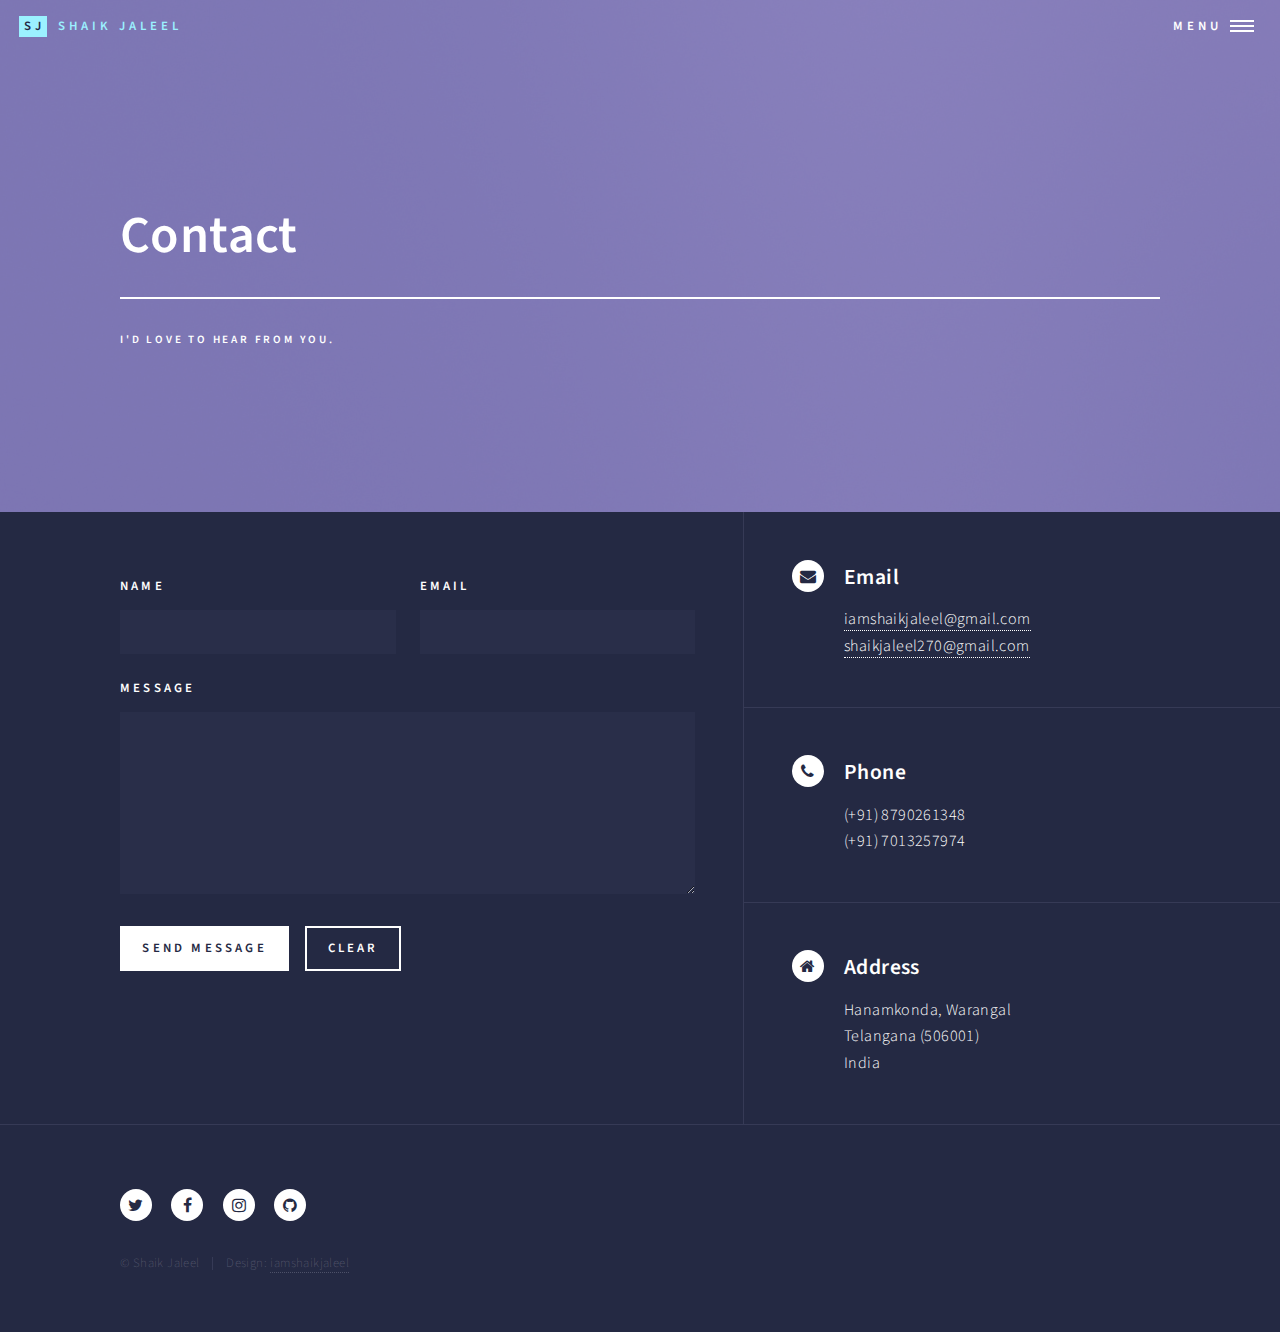
==== contact.html @ 070bdd53 "Here Comes the Beauty" ====
<!DOCTYPE HTML>
<!--
	Forty by HTML5 UP
	html5up.net | @ajlkn
	Free for personal and commercial use under the CCA 3.0 license (html5up.net/license)
-->
<html>
	<head>
		<title>Contact - Shaik Jaleel</title>
		<meta charset="utf-8" />
		<meta name="viewport" content="width=device-width, initial-scale=1, user-scalable=no" />
		<link rel="stylesheet" href="assets/css/main.css" />
		<noscript><link rel="stylesheet" href="assets/css/noscript.css" /></noscript>
	</head>
	<body class="is-preload">

		<!-- Wrapper -->
			<div id="wrapper">

				<!-- Header -->
					<header id="header" class="alt">
						<a href="home.html" class="logo"><strong> SJ </strong> <span>Shaik Jaleel</span></a>
						<nav>
							<a href="#menu">Menu</a>
						</nav>
					</header>

				<!-- Menu -->
					<nav id="menu">
						<ul class="links">
							<li><a href="home.html">Home</a></li>
							<li><a href="resume.html">Resume</a></li>
							<li><a href="portfolio.html">Portfolio</a></li>
							<li><a href="projects.html">Projects</a></li>
							<li><a href="services.html">Services</a></li>
							<li><a href="contact.html">Contact</a></li>
							
							
						</ul>
					</nav>

				<!-- Banner -->
				<!-- Note: The "styleN" class below should match that of the header element. -->
					<section id="banner" class="style2">
						<div class="inner">
							<span class="image">
								<img src="images/pic07.jpg" alt="" />
							</span>
							<header class="major">
								<h1>Contact</h1>
							</header>
							<div class="content">
								<p id="content">I'd Love To Hear From You.</p>
							</div>
						</div>
					</section>

				<!-- Contact -->
					<section id="contact">
						<div class="inner">
							<section>
								<form method="post" action="#">
									<div class="fields">
										<div class="field half">
											<label for="name">Name</label>
											<input type="text" name="name" id="name" />
										</div>
										<div class="field half">
											<label for="email">Email</label>
											<input type="text" name="email" id="email" />
										</div>
										<div class="field">
											<label for="message">Message</label>
											<textarea name="message" id="message" rows="6"></textarea>
										</div>
									</div>
									<ul class="actions">
										<li><input type="submit" value="Send Message" class="primary" /></li>
										<li><input type="reset" value="Clear" /></li>
									</ul>
								</form>
							</section>
							<section class="split">
								<section>
									<div class="contact-method">
										<span class="icon alt fa-envelope"></span>
										<h3>Email</h3>
										<a href="#">iamshaikjaleel@gmail.com</a>
										<a href="#">shaikjaleel270@gmail.com</a>
									</div>
								</section>
								<section>
									<div class="contact-method">
										<span class="icon alt fa-phone"></span>
										<h3>Phone</h3>
										<span>(+91) 8790261348</span><br />
										<span>(+91) 7013257974</span>
										
									</div>
								</section>
								<section>
									<div class="contact-method">
										<span class="icon alt fa-home"></span>
										<h3>Address</h3>
										<span>Hanamkonda, Warangal<br />
										Telangana (506001)<br />
										India</span>
									</div>
								</section>
							</section>
						</div>
					</section>

				<!-- Footer -->
					<footer id="footer">
						<div class="inner">
							<ul class="icons">
								<li><a href="https://twitter.com/iamshaikjaleel" class="icon alt fa-twitter"><span class="label">Twitter</span></a></li>
								<li><a href="https://facebook.com/iamsjz" class="icon alt fa-facebook"><span class="label">Facebook</span></a></li>
								<li><a href="https://instagram.com/iamshaikjaleel" class="icon alt fa-instagram"><span class="label">Instagram</span></a></li>
								<li><a href="https://github.com/iamsj7" class="icon alt fa-github"><span class="label">GitHub</span></a></li>
							</ul>
							<ul class="copyright">
								<li>&copy; Shaik Jaleel</li><li>Design: <a href="https://github.com/iamsj7">iamshaikjaleel</a></li>
							</ul>
						</div>
					</footer>

			</div>

		<!-- Scripts -->
			<script src="assets/js/jquery.min.js"></script>
			<script src="assets/js/jquery.scrolly.min.js"></script>
			<script src="assets/js/jquery.scrollex.min.js"></script>
			<script src="assets/js/browser.min.js"></script>
			<script src="assets/js/breakpoints.min.js"></script>
			<script src="assets/js/util.js"></script>
			<script src="assets/js/main.js"></script>

	</body>
</html>
---- assets/css/main.css ----
@import url(font-awesome.min.css);
@import url("https://fonts.googleapis.com/css?family=Source+Sans+Pro:300,300italic,600,600italic");

/*
	Forty by HTML5 UP
	html5up.net | @ajlkn
	Free for personal and commercial use under the CCA 3.0 license (html5up.net/license)
*/

html, body, div, span, applet, object,
iframe, h1, h2, h3, h4, h5, h6, p, blockquote,
pre, a, abbr, acronym, address, big, cite,
code, del, dfn, em, img, ins, kbd, q, s, samp,
small, strike, strong, sub, sup, tt, var, b,
u, i, center, dl, dt, dd, ol, ul, li, fieldset,
form, label, legend, table, caption, tbody,
tfoot, thead, tr, th, td, article, aside,
canvas, details, embed, figure, figcaption,
footer, header, hgroup, menu, nav, output, ruby,
section, summary, time, mark, audio, video {
	margin: 0;
	padding: 0;
	border: 0;
	font-size: 100%;
	font: inherit;
	vertical-align: baseline;}

article, aside, details, figcaption, figure,
footer, header, hgroup, menu, nav, section {
	display: block;}

body {
	line-height: 1;
}

ol, ul {
	list-style: none;
}

blockquote, q {
	quotes: none;
}

	blockquote:before, blockquote:after, q:before, q:after {
		content: '';
		content: none;
	}

table {
	border-collapse: collapse;
	border-spacing: 0;
}

body {
	-webkit-text-size-adjust: none;
}

mark {
	background-color: transparent;
	color: inherit;
}

input::-moz-focus-inner {
	border: 0;
	padding: 0;
}

input, select, textarea {
	-moz-appearance: none;
	-webkit-appearance: none;
	-ms-appearance: none;
	appearance: none;
}

/* Basic */

	@-ms-viewport {
		width: device-width;
	}

	body {
		-ms-overflow-style: scrollbar;
	}

	@media screen and (max-width: 480px) {

		html, body {
			min-width: 320px;
		}

	}

	html {
		box-sizing: border-box;
	}

	*, *:before, *:after {
		box-sizing: inherit;
	}

	body {
		background: #242943;
	}

		body.is-preload *, body.is-preload *:before, body.is-preload *:after {
			-moz-animation: none !important;
			-webkit-animation: none !important;
			-ms-animation: none !important;
			animation: none !important;
			-moz-transition: none !important;
			-webkit-transition: none !important;
			-ms-transition: none !important;
			transition: none !important;
		}

/* Type */

	body, input, select, textarea {
		color: #ffffff;
		font-family: "Source Sans Pro", Helvetica, sans-serif;
		font-size: 17pt;
		font-weight: 300;
		letter-spacing: 0.025em;
		line-height: 1.65;
	}

		@media screen and (max-width: 1680px) {

			body, input, select, textarea {
				font-size: 14pt;
			}

		}

		@media screen and (max-width: 1280px) {

			body, input, select, textarea {
				font-size: 12pt;
			}

		}

		@media screen and (max-width: 360px) {

			body, input, select, textarea {
				font-size: 11pt;
			}

		}

	a {
		-moz-transition: color 0.2s ease-in-out, border-bottom-color 0.2s ease-in-out;
		-webkit-transition: color 0.2s ease-in-out, border-bottom-color 0.2s ease-in-out;
		-ms-transition: color 0.2s ease-in-out, border-bottom-color 0.2s ease-in-out;
		transition: color 0.2s ease-in-out, border-bottom-color 0.2s ease-in-out;
		border-bottom: dotted 1px;
		color: inherit;
		text-decoration: none;
	}

		a:hover {
			border-bottom-color: transparent;
			color: #9bf1ff !important;
		}

		a:active {
			color: #53e3fb !important;
		}

	strong, b {
		color: #ffffff;
		font-weight: 600;
	}

	em, i {
		font-style: italic;
	}

	p {
		margin: 0 0 2em 0;
	}

	h1, h2, h3, h4, h5, h6 {
		color: #ffffff;
		font-weight: 600;
		line-height: 1.65;
		margin: 0 0 1em 0;
	}

		h1 a, h2 a, h3 a, h4 a, h5 a, h6 a {
			color: inherit;
			border-bottom: 0;
		}

	h1 {
		font-size: 2.5em;
	}

	h2 {
		font-size: 1.75em;
	}

	h3 {
		font-size: 1.35em;
	}

	h4 {
		font-size: 1.1em;
	}

	h5 {
		font-size: 0.9em;
	}

	h6 {
		font-size: 0.7em;
	}

	@media screen and (max-width: 736px) {

		h1 {
			font-size: 2em;
		}

		h2 {
			font-size: 1.5em;
		}

		h3 {
			font-size: 1.25em;
		}

	}

	sub {
		font-size: 0.8em;
		position: relative;
		top: 0.5em;
	}

	sup {
		font-size: 0.8em;
		position: relative;
		top: -0.5em;
	}

	blockquote {
		border-left: solid 4px rgba(212, 212, 255, 0.1);
		font-style: italic;
		margin: 0 0 2em 0;
		padding: 0.5em 0 0.5em 2em;
	}

	code {
		background: rgba(212, 212, 255, 0.035);
		font-family: "Courier New", monospace;
		font-size: 0.9em;
		margin: 0 0.25em;
		padding: 0.25em 0.65em;
	}

	pre {
		-webkit-overflow-scrolling: touch;
		font-family: "Courier New", monospace;
		font-size: 0.9em;
		margin: 0 0 2em 0;
	}

		pre code {
			display: block;
			line-height: 1.75;
			padding: 1em 1.5em;
			overflow-x: auto;
		}

	hr {
		border: 0;
		border-bottom: solid 1px rgba(212, 212, 255, 0.1);
		margin: 2em 0;
	}

		hr.major {
			margin: 3em 0;
		}

	.align-left {
		text-align: left;
	}

	.align-center {
		text-align: center;
	}

	.align-right {
		text-align: right;
	}

	
/**
 * skillbars - (_skillbars.scss)
 * -------------------------------------------------------------------
 */
.skill-bars {
	list-style: none;
	margin: 6rem 0 3rem;
}
.skill-bars li {
	height: .6rem;
	background: #FFFFFF;
	width: 100%;
	margin-bottom: 6rem;
	padding: 0;
	position: relative;
}
.skill-bars li strong {
	position: absolute;
	left: 0;
	top: -3rem;
	font-family: "Courier New", monospace;
	color: #FFFFFF;
	text-transform: uppercase;
	letter-spacing: .2rem;
	font-size: 1.5rem;
	line-height: 2.4rem;
}
.skill-bars li .progress {
	background: #81DAF5;
	position: relative;
	height: 100%;
}
.skill-bars li .progress span {
	position: absolute;
	right: 0;
	top: -3.6rem;
	display: block;
	font-family: "poppins-regular", sans-serif;
	color: #81DAF5
	;
	font-size: 1.1rem;
	line-height: 1;
	background: #FFFFFF;
	padding: .6rem .6rem;
	border-radius: 3px;
}
.skill-bars li .progress span::after {
	position: absolute;
	left: 50%;
	bottom: -5px;
	margin-left: -5px;
	border-right: 5px solid transparent;
	border-left: 5px solid transparent;
	border-top: 5px solid #313131;
	content: "";
}

.skill-bars li .percent5   { width: 5%; }
.skill-bars li .percent10  { width: 10%; }
.skill-bars li .percent15  { width: 15%; }
.skill-bars li .percent20  { width: 20%; }
.skill-bars li .percent25  { width: 25%; }
.skill-bars li .percent30  { width: 30%; }
.skill-bars li .percent35  { width: 35%; }
.skill-bars li .percent40  { width: 40%; }
.skill-bars li .percent45  { width: 45%; }
.skill-bars li .percent50  { width: 50%; }
.skill-bars li .percent55  { width: 55%; }
.skill-bars li .percent60  { width: 60%; }
.skill-bars li .percent65  { width: 65%; }
.skill-bars li .percent70  { width: 70%; }
.skill-bars li .percent75  { width: 75%; }
.skill-bars li .percent80  { width: 80%; }
.skill-bars li .percent85  { width: 85%; }
.skill-bars li .percent90  { width: 90%; }
.skill-bars li .percent95  { width: 95%; }
.skill-bars li .percent100 { width: 100%; }	

/* Row */

	.row {
		display: flex;
		flex-wrap: wrap;
		box-sizing: border-box;
		align-items: stretch;
	}

		.row > * {
			box-sizing: border-box;
		}

		.row.gtr-uniform > * > :last-child {
			margin-bottom: 0;
		}

		.row.aln-left {
			justify-content: flex-start;
		}

		.row.aln-center {
			justify-content: center;
		}

		.row.aln-right {
			justify-content: flex-end;
		}

		.row.aln-top {
			align-items: flex-start;
		}

		.row.aln-middle {
			align-items: center;
		}

		.row.aln-bottom {
			align-items: flex-end;
		}

		.row > .imp {
			order: -1;
		}

		.row > .col-1 {
			width: 8.3333333333%;
		}

		.row > .off-1 {
			margin-left: 8.3333333333%;
		}

		.row > .col-2 {
			width: 16.6666666667%;
		}

		.row > .off-2 {
			margin-left: 16.6666666667%;
		}

		.row > .col-3 {
			width: 25%;
		}

		.row > .off-3 {
			margin-left: 25%;
		}

		.row > .col-4 {
			width: 33.3333333333%;
		}

		.row > .off-4 {
			margin-left: 33.3333333333%;
		}

		.row > .col-5 {
			width: 41.6666666667%;
		}

		.row > .off-5 {
			margin-left: 41.6666666667%;
		}

		.row > .col-6 {
			width: 50%;
		}

		.row > .off-6 {
			margin-left: 50%;
		}

		.row > .col-7 {
			width: 58.3333333333%;
		}

		.row > .off-7 {
			margin-left: 58.3333333333%;
		}

		.row > .col-8 {
			width: 66.6666666667%;
		}

		.row > .off-8 {
			margin-left: 66.6666666667%;
		}

		.row > .col-9 {
			width: 75%;
		}

		.row > .off-9 {
			margin-left: 75%;
		}

		.row > .col-10 {
			width: 83.3333333333%;
		}

		.row > .off-10 {
			margin-left: 83.3333333333%;
		}

		.row > .col-11 {
			width: 91.6666666667%;
		}

		.row > .off-11 {
			margin-left: 91.6666666667%;
		}

		.row > .col-12 {
			width: 100%;
		}

		.row > .off-12 {
			margin-left: 100%;
		}

		.row.gtr-0 {
			margin-top: 0;
			margin-left: 0em;
		}

			.row.gtr-0 > * {
				padding: 0 0 0 0em;
			}

			.row.gtr-0.gtr-uniform {
				margin-top: 0em;
			}

				.row.gtr-0.gtr-uniform > * {
					padding-top: 0em;
				}

		.row.gtr-25 {
			margin-top: 0;
			margin-left: -0.5em;
		}

			.row.gtr-25 > * {
				padding: 0 0 0 0.5em;
			}

			.row.gtr-25.gtr-uniform {
				margin-top: -0.5em;
			}

				.row.gtr-25.gtr-uniform > * {
					padding-top: 0.5em;
				}

		.row.gtr-50 {
			margin-top: 0;
			margin-left: -1em;
		}

			.row.gtr-50 > * {
				padding: 0 0 0 1em;
			}

			.row.gtr-50.gtr-uniform {
				margin-top: -1em;
			}

				.row.gtr-50.gtr-uniform > * {
					padding-top: 1em;
				}

		.row {
			margin-top: 0;
			margin-left: -2em;
		}

			.row > * {
				padding: 0 0 0 2em;
			}

			.row.gtr-uniform {
				margin-top: -2em;
			}

				.row.gtr-uniform > * {
					padding-top: 2em;
				}

		.row.gtr-150 {
			margin-top: 0;
			margin-left: -3em;
		}

			.row.gtr-150 > * {
				padding: 0 0 0 3em;
			}

			.row.gtr-150.gtr-uniform {
				margin-top: -3em;
			}

				.row.gtr-150.gtr-uniform > * {
					padding-top: 3em;
				}

		.row.gtr-200 {
			margin-top: 0;
			margin-left: -4em;
		}

			.row.gtr-200 > * {
				padding: 0 0 0 4em;
			}

			.row.gtr-200.gtr-uniform {
				margin-top: -4em;
			}

				.row.gtr-200.gtr-uniform > * {
					padding-top: 4em;
				}

		@media screen and (max-width: 1680px) {

			.row {
				display: flex;
				flex-wrap: wrap;
				box-sizing: border-box;
				align-items: stretch;
			}

				.row > * {
					box-sizing: border-box;
				}

				.row.gtr-uniform > * > :last-child {
					margin-bottom: 0;
				}

				.row.aln-left {
					justify-content: flex-start;
				}

				.row.aln-center {
					justify-content: center;
				}

				.row.aln-right {
					justify-content: flex-end;
				}

				.row.aln-top {
					align-items: flex-start;
				}

				.row.aln-middle {
					align-items: center;
				}

				.row.aln-bottom {
					align-items: flex-end;
				}

				.row > .imp-xlarge {
					order: -1;
				}

				.row > .col-1-xlarge {
					width: 8.3333333333%;
				}

				.row > .off-1-xlarge {
					margin-left: 8.3333333333%;
				}

				.row > .col-2-xlarge {
					width: 16.6666666667%;
				}

				.row > .off-2-xlarge {
					margin-left: 16.6666666667%;
				}

				.row > .col-3-xlarge {
					width: 25%;
				}

				.row > .off-3-xlarge {
					margin-left: 25%;
				}

				.row > .col-4-xlarge {
					width: 33.3333333333%;
				}

				.row > .off-4-xlarge {
					margin-left: 33.3333333333%;
				}

				.row > .col-5-xlarge {
					width: 41.6666666667%;
				}

				.row > .off-5-xlarge {
					margin-left: 41.6666666667%;
				}

				.row > .col-6-xlarge {
					width: 50%;
				}

				.row > .off-6-xlarge {
					margin-left: 50%;
				}

				.row > .col-7-xlarge {
					width: 58.3333333333%;
				}

				.row > .off-7-xlarge {
					margin-left: 58.3333333333%;
				}

				.row > .col-8-xlarge {
					width: 66.6666666667%;
				}

				.row > .off-8-xlarge {
					margin-left: 66.6666666667%;
				}

				.row > .col-9-xlarge {
					width: 75%;
				}

				.row > .off-9-xlarge {
					margin-left: 75%;
				}

				.row > .col-10-xlarge {
					width: 83.3333333333%;
				}

				.row > .off-10-xlarge {
					margin-left: 83.3333333333%;
				}

				.row > .col-11-xlarge {
					width: 91.6666666667%;
				}

				.row > .off-11-xlarge {
					margin-left: 91.6666666667%;
				}

				.row > .col-12-xlarge {
					width: 100%;
				}

				.row > .off-12-xlarge {
					margin-left: 100%;
				}

				.row.gtr-0 {
					margin-top: 0;
					margin-left: 0em;
				}

					.row.gtr-0 > * {
						padding: 0 0 0 0em;
					}

					.row.gtr-0.gtr-uniform {
						margin-top: 0em;
					}

						.row.gtr-0.gtr-uniform > * {
							padding-top: 0em;
						}

				.row.gtr-25 {
					margin-top: 0;
					margin-left: -0.5em;
				}

					.row.gtr-25 > * {
						padding: 0 0 0 0.5em;
					}

					.row.gtr-25.gtr-uniform {
						margin-top: -0.5em;
					}

						.row.gtr-25.gtr-uniform > * {
							padding-top: 0.5em;
						}

				.row.gtr-50 {
					margin-top: 0;
					margin-left: -1em;
				}

					.row.gtr-50 > * {
						padding: 0 0 0 1em;
					}

					.row.gtr-50.gtr-uniform {
						margin-top: -1em;
					}

						.row.gtr-50.gtr-uniform > * {
							padding-top: 1em;
						}

				.row {
					margin-top: 0;
					margin-left: -2em;
				}

					.row > * {
						padding: 0 0 0 2em;
					}

					.row.gtr-uniform {
						margin-top: -2em;
					}

						.row.gtr-uniform > * {
							padding-top: 2em;
						}

				.row.gtr-150 {
					margin-top: 0;
					margin-left: -3em;
				}

					.row.gtr-150 > * {
						padding: 0 0 0 3em;
					}

					.row.gtr-150.gtr-uniform {
						margin-top: -3em;
					}

						.row.gtr-150.gtr-uniform > * {
							padding-top: 3em;
						}

				.row.gtr-200 {
					margin-top: 0;
					margin-left: -4em;
				}

					.row.gtr-200 > * {
						padding: 0 0 0 4em;
					}

					.row.gtr-200.gtr-uniform {
						margin-top: -4em;
					}

						.row.gtr-200.gtr-uniform > * {
							padding-top: 4em;
						}

		}

		@media screen and (max-width: 1280px) {

			.row {
				display: flex;
				flex-wrap: wrap;
				box-sizing: border-box;
				align-items: stretch;
			}

				.row > * {
					box-sizing: border-box;
				}

				.row.gtr-uniform > * > :last-child {
					margin-bottom: 0;
				}

				.row.aln-left {
					justify-content: flex-start;
				}

				.row.aln-center {
					justify-content: center;
				}

				.row.aln-right {
					justify-content: flex-end;
				}

				.row.aln-top {
					align-items: flex-start;
				}

				.row.aln-middle {
					align-items: center;
				}

				.row.aln-bottom {
					align-items: flex-end;
				}

				.row > .imp-large {
					order: -1;
				}

				.row > .col-1-large {
					width: 8.3333333333%;
				}

				.row > .off-1-large {
					margin-left: 8.3333333333%;
				}

				.row > .col-2-large {
					width: 16.6666666667%;
				}

				.row > .off-2-large {
					margin-left: 16.6666666667%;
				}

				.row > .col-3-large {
					width: 25%;
				}

				.row > .off-3-large {
					margin-left: 25%;
				}

				.row > .col-4-large {
					width: 33.3333333333%;
				}

				.row > .off-4-large {
					margin-left: 33.3333333333%;
				}

				.row > .col-5-large {
					width: 41.6666666667%;
				}

				.row > .off-5-large {
					margin-left: 41.6666666667%;
				}

				.row > .col-6-large {
					width: 50%;
				}

				.row > .off-6-large {
					margin-left: 50%;
				}

				.row > .col-7-large {
					width: 58.3333333333%;
				}

				.row > .off-7-large {
					margin-left: 58.3333333333%;
				}

				.row > .col-8-large {
					width: 66.6666666667%;
				}

				.row > .off-8-large {
					margin-left: 66.6666666667%;
				}

				.row > .col-9-large {
					width: 75%;
				}

				.row > .off-9-large {
					margin-left: 75%;
				}

				.row > .col-10-large {
					width: 83.3333333333%;
				}

				.row > .off-10-large {
					margin-left: 83.3333333333%;
				}

				.row > .col-11-large {
					width: 91.6666666667%;
				}

				.row > .off-11-large {
					margin-left: 91.6666666667%;
				}

				.row > .col-12-large {
					width: 100%;
				}

				.row > .off-12-large {
					margin-left: 100%;
				}

				.row.gtr-0 {
					margin-top: 0;
					margin-left: 0em;
				}

					.row.gtr-0 > * {
						padding: 0 0 0 0em;
					}

					.row.gtr-0.gtr-uniform {
						margin-top: 0em;
					}

						.row.gtr-0.gtr-uniform > * {
							padding-top: 0em;
						}

				.row.gtr-25 {
					margin-top: 0;
					margin-left: -0.375em;
				}

					.row.gtr-25 > * {
						padding: 0 0 0 0.375em;
					}

					.row.gtr-25.gtr-uniform {
						margin-top: -0.375em;
					}

						.row.gtr-25.gtr-uniform > * {
							padding-top: 0.375em;
						}

				.row.gtr-50 {
					margin-top: 0;
					margin-left: -0.75em;
				}

					.row.gtr-50 > * {
						padding: 0 0 0 0.75em;
					}

					.row.gtr-50.gtr-uniform {
						margin-top: -0.75em;
					}

						.row.gtr-50.gtr-uniform > * {
							padding-top: 0.75em;
						}

				.row {
					margin-top: 0;
					margin-left: -1.5em;
				}

					.row > * {
						padding: 0 0 0 1.5em;
					}

					.row.gtr-uniform {
						margin-top: -1.5em;
					}

						.row.gtr-uniform > * {
							padding-top: 1.5em;
						}

				.row.gtr-150 {
					margin-top: 0;
					margin-left: -2.25em;
				}

					.row.gtr-150 > * {
						padding: 0 0 0 2.25em;
					}

					.row.gtr-150.gtr-uniform {
						margin-top: -2.25em;
					}

						.row.gtr-150.gtr-uniform > * {
							padding-top: 2.25em;
						}

				.row.gtr-200 {
					margin-top: 0;
					margin-left: -3em;
				}

					.row.gtr-200 > * {
						padding: 0 0 0 3em;
					}

					.row.gtr-200.gtr-uniform {
						margin-top: -3em;
					}

						.row.gtr-200.gtr-uniform > * {
							padding-top: 3em;
						}

		}

		@media screen and (max-width: 980px) {

			.row {
				display: flex;
				flex-wrap: wrap;
				box-sizing: border-box;
				align-items: stretch;
			}

				.row > * {
					box-sizing: border-box;
				}

				.row.gtr-uniform > * > :last-child {
					margin-bottom: 0;
				}

				.row.aln-left {
					justify-content: flex-start;
				}

				.row.aln-center {
					justify-content: center;
				}

				.row.aln-right {
					justify-content: flex-end;
				}

				.row.aln-top {
					align-items: flex-start;
				}

				.row.aln-middle {
					align-items: center;
				}

				.row.aln-bottom {
					align-items: flex-end;
				}

				.row > .imp-medium {
					order: -1;
				}

				.row > .col-1-medium {
					width: 8.3333333333%;
				}

				.row > .off-1-medium {
					margin-left: 8.3333333333%;
				}

				.row > .col-2-medium {
					width: 16.6666666667%;
				}

				.row > .off-2-medium {
					margin-left: 16.6666666667%;
				}

				.row > .col-3-medium {
					width: 25%;
				}

				.row > .off-3-medium {
					margin-left: 25%;
				}

				.row > .col-4-medium {
					width: 33.3333333333%;
				}

				.row > .off-4-medium {
					margin-left: 33.3333333333%;
				}

				.row > .col-5-medium {
					width: 41.6666666667%;
				}

				.row > .off-5-medium {
					margin-left: 41.6666666667%;
				}

				.row > .col-6-medium {
					width: 50%;
				}

				.row > .off-6-medium {
					margin-left: 50%;
				}

				.row > .col-7-medium {
					width: 58.3333333333%;
				}

				.row > .off-7-medium {
					margin-left: 58.3333333333%;
				}

				.row > .col-8-medium {
					width: 66.6666666667%;
				}

				.row > .off-8-medium {
					margin-left: 66.6666666667%;
				}

				.row > .col-9-medium {
					width: 75%;
				}

				.row > .off-9-medium {
					margin-left: 75%;
				}

				.row > .col-10-medium {
					width: 83.3333333333%;
				}

				.row > .off-10-medium {
					margin-left: 83.3333333333%;
				}

				.row > .col-11-medium {
					width: 91.6666666667%;
				}

				.row > .off-11-medium {
					margin-left: 91.6666666667%;
				}

				.row > .col-12-medium {
					width: 100%;
				}

				.row > .off-12-medium {
					margin-left: 100%;
				}

				.row.gtr-0 {
					margin-top: 0;
					margin-left: 0em;
				}

					.row.gtr-0 > * {
						padding: 0 0 0 0em;
					}

					.row.gtr-0.gtr-uniform {
						margin-top: 0em;
					}

						.row.gtr-0.gtr-uniform > * {
							padding-top: 0em;
						}

				.row.gtr-25 {
					margin-top: 0;
					margin-left: -0.375em;
				}

					.row.gtr-25 > * {
						padding: 0 0 0 0.375em;
					}

					.row.gtr-25.gtr-uniform {
						margin-top: -0.375em;
					}

						.row.gtr-25.gtr-uniform > * {
							padding-top: 0.375em;
						}

				.row.gtr-50 {
					margin-top: 0;
					margin-left: -0.75em;
				}

					.row.gtr-50 > * {
						padding: 0 0 0 0.75em;
					}

					.row.gtr-50.gtr-uniform {
						margin-top: -0.75em;
					}

						.row.gtr-50.gtr-uniform > * {
							padding-top: 0.75em;
						}

				.row {
					margin-top: 0;
					margin-left: -1.5em;
				}

					.row > * {
						padding: 0 0 0 1.5em;
					}

					.row.gtr-uniform {
						margin-top: -1.5em;
					}

						.row.gtr-uniform > * {
							padding-top: 1.5em;
						}

				.row.gtr-150 {
					margin-top: 0;
					margin-left: -2.25em;
				}

					.row.gtr-150 > * {
						padding: 0 0 0 2.25em;
					}

					.row.gtr-150.gtr-uniform {
						margin-top: -2.25em;
					}

						.row.gtr-150.gtr-uniform > * {
							padding-top: 2.25em;
						}

				.row.gtr-200 {
					margin-top: 0;
					margin-left: -3em;
				}

					.row.gtr-200 > * {
						padding: 0 0 0 3em;
					}

					.row.gtr-200.gtr-uniform {
						margin-top: -3em;
					}

						.row.gtr-200.gtr-uniform > * {
							padding-top: 3em;
						}

		}

		@media screen and (max-width: 736px) {

			.row {
				display: flex;
				flex-wrap: wrap;
				box-sizing: border-box;
				align-items: stretch;
			}

				.row > * {
					box-sizing: border-box;
				}

				.row.gtr-uniform > * > :last-child {
					margin-bottom: 0;
				}

				.row.aln-left {
					justify-content: flex-start;
				}

				.row.aln-center {
					justify-content: center;
				}

				.row.aln-right {
					justify-content: flex-end;
				}

				.row.aln-top {
					align-items: flex-start;
				}

				.row.aln-middle {
					align-items: center;
				}

				.row.aln-bottom {
					align-items: flex-end;
				}

				.row > .imp-small {
					order: -1;
				}

				.row > .col-1-small {
					width: 8.3333333333%;
				}

				.row > .off-1-small {
					margin-left: 8.3333333333%;
				}

				.row > .col-2-small {
					width: 16.6666666667%;
				}

				.row > .off-2-small {
					margin-left: 16.6666666667%;
				}

				.row > .col-3-small {
					width: 25%;
				}

				.row > .off-3-small {
					margin-left: 25%;
				}

				.row > .col-4-small {
					width: 33.3333333333%;
				}

				.row > .off-4-small {
					margin-left: 33.3333333333%;
				}

				.row > .col-5-small {
					width: 41.6666666667%;
				}

				.row > .off-5-small {
					margin-left: 41.6666666667%;
				}

				.row > .col-6-small {
					width: 50%;
				}

				.row > .off-6-small {
					margin-left: 50%;
				}

				.row > .col-7-small {
					width: 58.3333333333%;
				}

				.row > .off-7-small {
					margin-left: 58.3333333333%;
				}

				.row > .col-8-small {
					width: 66.6666666667%;
				}

				.row > .off-8-small {
					margin-left: 66.6666666667%;
				}

				.row > .col-9-small {
					width: 75%;
				}

				.row > .off-9-small {
					margin-left: 75%;
				}

				.row > .col-10-small {
					width: 83.3333333333%;
				}

				.row > .off-10-small {
					margin-left: 83.3333333333%;
				}

				.row > .col-11-small {
					width: 91.6666666667%;
				}

				.row > .off-11-small {
					margin-left: 91.6666666667%;
				}

				.row > .col-12-small {
					width: 100%;
				}

				.row > .off-12-small {
					margin-left: 100%;
				}

				.row.gtr-0 {
					margin-top: 0;
					margin-left: 0em;
				}

					.row.gtr-0 > * {
						padding: 0 0 0 0em;
					}

					.row.gtr-0.gtr-uniform {
						margin-top: 0em;
					}

						.row.gtr-0.gtr-uniform > * {
							padding-top: 0em;
						}

				.row.gtr-25 {
					margin-top: 0;
					margin-left: -0.3125em;
				}

					.row.gtr-25 > * {
						padding: 0 0 0 0.3125em;
					}

					.row.gtr-25.gtr-uniform {
						margin-top: -0.3125em;
					}

						.row.gtr-25.gtr-uniform > * {
							padding-top: 0.3125em;
						}

				.row.gtr-50 {
					margin-top: 0;
					margin-left: -0.625em;
				}

					.row.gtr-50 > * {
						padding: 0 0 0 0.625em;
					}

					.row.gtr-50.gtr-uniform {
						margin-top: -0.625em;
					}

						.row.gtr-50.gtr-uniform > * {
							padding-top: 0.625em;
						}

				.row {
					margin-top: 0;
					margin-left: -1.25em;
				}

					.row > * {
						padding: 0 0 0 1.25em;
					}

					.row.gtr-uniform {
						margin-top: -1.25em;
					}

						.row.gtr-uniform > * {
							padding-top: 1.25em;
						}

				.row.gtr-150 {
					margin-top: 0;
					margin-left: -1.875em;
				}

					.row.gtr-150 > * {
						padding: 0 0 0 1.875em;
					}

					.row.gtr-150.gtr-uniform {
						margin-top: -1.875em;
					}

						.row.gtr-150.gtr-uniform > * {
							padding-top: 1.875em;
						}

				.row.gtr-200 {
					margin-top: 0;
					margin-left: -2.5em;
				}

					.row.gtr-200 > * {
						padding: 0 0 0 2.5em;
					}

					.row.gtr-200.gtr-uniform {
						margin-top: -2.5em;
					}

						.row.gtr-200.gtr-uniform > * {
							padding-top: 2.5em;
						}

		}

		@media screen and (max-width: 480px) {

			.row {
				display: flex;
				flex-wrap: wrap;
				box-sizing: border-box;
				align-items: stretch;
			}

				.row > * {
					box-sizing: border-box;
				}

				.row.gtr-uniform > * > :last-child {
					margin-bottom: 0;
				}

				.row.aln-left {
					justify-content: flex-start;
				}

				.row.aln-center {
					justify-content: center;
				}

				.row.aln-right {
					justify-content: flex-end;
				}

				.row.aln-top {
					align-items: flex-start;
				}

				.row.aln-middle {
					align-items: center;
				}

				.row.aln-bottom {
					align-items: flex-end;
				}

				.row > .imp-xsmall {
					order: -1;
				}

				.row > .col-1-xsmall {
					width: 8.3333333333%;
				}

				.row > .off-1-xsmall {
					margin-left: 8.3333333333%;
				}

				.row > .col-2-xsmall {
					width: 16.6666666667%;
				}

				.row > .off-2-xsmall {
					margin-left: 16.6666666667%;
				}

				.row > .col-3-xsmall {
					width: 25%;
				}

				.row > .off-3-xsmall {
					margin-left: 25%;
				}

				.row > .col-4-xsmall {
					width: 33.3333333333%;
				}

				.row > .off-4-xsmall {
					margin-left: 33.3333333333%;
				}

				.row > .col-5-xsmall {
					width: 41.6666666667%;
				}

				.row > .off-5-xsmall {
					margin-left: 41.6666666667%;
				}

				.row > .col-6-xsmall {
					width: 50%;
				}

				.row > .off-6-xsmall {
					margin-left: 50%;
				}

				.row > .col-7-xsmall {
					width: 58.3333333333%;
				}

				.row > .off-7-xsmall {
					margin-left: 58.3333333333%;
				}

				.row > .col-8-xsmall {
					width: 66.6666666667%;
				}

				.row > .off-8-xsmall {
					margin-left: 66.6666666667%;
				}

				.row > .col-9-xsmall {
					width: 75%;
				}

				.row > .off-9-xsmall {
					margin-left: 75%;
				}

				.row > .col-10-xsmall {
					width: 83.3333333333%;
				}

				.row > .off-10-xsmall {
					margin-left: 83.3333333333%;
				}

				.row > .col-11-xsmall {
					width: 91.6666666667%;
				}

				.row > .off-11-xsmall {
					margin-left: 91.6666666667%;
				}

				.row > .col-12-xsmall {
					width: 100%;
				}

				.row > .off-12-xsmall {
					margin-left: 100%;
				}

				.row.gtr-0 {
					margin-top: 0;
					margin-left: 0em;
				}

					.row.gtr-0 > * {
						padding: 0 0 0 0em;
					}

					.row.gtr-0.gtr-uniform {
						margin-top: 0em;
					}

						.row.gtr-0.gtr-uniform > * {
							padding-top: 0em;
						}

				.row.gtr-25 {
					margin-top: 0;
					margin-left: -0.3125em;
				}

					.row.gtr-25 > * {
						padding: 0 0 0 0.3125em;
					}

					.row.gtr-25.gtr-uniform {
						margin-top: -0.3125em;
					}

						.row.gtr-25.gtr-uniform > * {
							padding-top: 0.3125em;
						}

				.row.gtr-50 {
					margin-top: 0;
					margin-left: -0.625em;
				}

					.row.gtr-50 > * {
						padding: 0 0 0 0.625em;
					}

					.row.gtr-50.gtr-uniform {
						margin-top: -0.625em;
					}

						.row.gtr-50.gtr-uniform > * {
							padding-top: 0.625em;
						}

				.row {
					margin-top: 0;
					margin-left: -1.25em;
				}

					.row > * {
						padding: 0 0 0 1.25em;
					}

					.row.gtr-uniform {
						margin-top: -1.25em;
					}

						.row.gtr-uniform > * {
							padding-top: 1.25em;
						}

				.row.gtr-150 {
					margin-top: 0;
					margin-left: -1.875em;
				}

					.row.gtr-150 > * {
						padding: 0 0 0 1.875em;
					}

					.row.gtr-150.gtr-uniform {
						margin-top: -1.875em;
					}

						.row.gtr-150.gtr-uniform > * {
							padding-top: 1.875em;
						}

				.row.gtr-200 {
					margin-top: 0;
					margin-left: -2.5em;
				}

					.row.gtr-200 > * {
						padding: 0 0 0 2.5em;
					}

					.row.gtr-200.gtr-uniform {
						margin-top: -2.5em;
					}

						.row.gtr-200.gtr-uniform > * {
							padding-top: 2.5em;
						}

		}

/* Section/Article */

	section.special, article.special {
		text-align: center;
	}

	header.major {
		width: -moz-max-content;
		width: -webkit-max-content;
		width: -ms-max-content;
		width: max-content;
		margin-bottom: 2em;
	}

		header.major > :first-child {
			margin-bottom: 0;
			width: calc(100% + 0.5em);
		}

			header.major > :first-child:after {
				content: '';
				background-color: #ffffff;
				display: block;
				height: 2px;
				margin: 0.325em 0 0.5em 0;
				width: 100%;
			}

		header.major > p {
			font-size: 0.7em;
			font-weight: 600;
			letter-spacing: 0.25em;
			margin-bottom: 0;
			text-transform: uppercase;
		}

		body.is-ie header.major > :first-child:after {
			max-width: 9em;
		}

		body.is-ie header.major > h1:after {
			max-width: 100% !important;
		}

	@media screen and (max-width: 736px) {

		header.major > p br {
			display: none;
		}

	}

/* Form */

	form {
		margin: 0 0 2em 0;
	}

		form > :last-child {
			margin-bottom: 0;
		}

		form > .fields {
			display: -moz-flex;
			display: -webkit-flex;
			display: -ms-flex;
			display: flex;
			-moz-flex-wrap: wrap;
			-webkit-flex-wrap: wrap;
			-ms-flex-wrap: wrap;
			flex-wrap: wrap;
			width: calc(100% + 3em);
			margin: -1.5em 0 2em -1.5em;
		}

			form > .fields > .field {
				-moz-flex-grow: 0;
				-webkit-flex-grow: 0;
				-ms-flex-grow: 0;
				flex-grow: 0;
				-moz-flex-shrink: 0;
				-webkit-flex-shrink: 0;
				-ms-flex-shrink: 0;
				flex-shrink: 0;
				padding: 1.5em 0 0 1.5em;
				width: calc(100% - 1.5em);
			}

				form > .fields > .field.half {
					width: calc(50% - 0.75em);
				}

				form > .fields > .field.third {
					width: calc(100%/3 - 0.5em);
				}

				form > .fields > .field.quarter {
					width: calc(25% - 0.375em);
				}

		@media screen and (max-width: 480px) {

			form > .fields {
				width: calc(100% + 3em);
				margin: -1.5em 0 2em -1.5em;
			}

				form > .fields > .field {
					padding: 1.5em 0 0 1.5em;
					width: calc(100% - 1.5em);
				}

					form > .fields > .field.half {
						width: calc(100% - 1.5em);
					}

					form > .fields > .field.third {
						width: calc(100% - 1.5em);
					}

					form > .fields > .field.quarter {
						width: calc(100% - 1.5em);
					}

		}

	label {
		color: #ffffff;
		display: block;
		font-size: 0.8em;
		font-weight: 600;
		letter-spacing: 0.25em;
		margin: 0 0 1em 0;
		text-transform: uppercase;
	}

	input[type="text"],
	input[type="password"],
	input[type="email"],
	input[type="tel"],
	input[type="search"],
	input[type="url"],
	select,
	textarea {
		-moz-appearance: none;
		-webkit-appearance: none;
		-ms-appearance: none;
		appearance: none;
		background: rgba(212, 212, 255, 0.035);
		border: none;
		border-radius: 0;
		color: inherit;
		display: block;
		outline: 0;
		padding: 0 1em;
		text-decoration: none;
		width: 100%;
	}

		input[type="text"]:invalid,
		input[type="password"]:invalid,
		input[type="email"]:invalid,
		input[type="tel"]:invalid,
		input[type="search"]:invalid,
		input[type="url"]:invalid,
		select:invalid,
		textarea:invalid {
			box-shadow: none;
		}

		input[type="text"]:focus,
		input[type="password"]:focus,
		input[type="email"]:focus,
		input[type="tel"]:focus,
		input[type="search"]:focus,
		input[type="url"]:focus,
		select:focus,
		textarea:focus {
			border-color: #9bf1ff;
			box-shadow: 0 0 0 2px #9bf1ff;
		}

	select {
		background-image: url("data:image/svg+xml;charset=utf8,%3Csvg xmlns='http://www.w3.org/2000/svg' width='40' height='40' preserveAspectRatio='none' viewBox='0 0 40 40'%3E%3Cpath d='M9.4,12.3l10.4,10.4l10.4-10.4c0.2-0.2,0.5-0.4,0.9-0.4c0.3,0,0.6,0.1,0.9,0.4l3.3,3.3c0.2,0.2,0.4,0.5,0.4,0.9 c0,0.4-0.1,0.6-0.4,0.9L20.7,31.9c-0.2,0.2-0.5,0.4-0.9,0.4c-0.3,0-0.6-0.1-0.9-0.4L4.3,17.3c-0.2-0.2-0.4-0.5-0.4-0.9 c0-0.4,0.1-0.6,0.4-0.9l3.3-3.3c0.2-0.2,0.5-0.4,0.9-0.4S9.1,12.1,9.4,12.3z' fill='rgba(212, 212, 255, 0.1)' /%3E%3C/svg%3E");
		background-size: 1.25rem;
		background-repeat: no-repeat;
		background-position: calc(100% - 1rem) center;
		height: 2.75em;
		padding-right: 2.75em;
		text-overflow: ellipsis;
	}

		select option {
			color: #ffffff;
			background: #242943;
		}

		select:focus::-ms-value {
			background-color: transparent;
		}

		select::-ms-expand {
			display: none;
		}

	input[type="text"],
	input[type="password"],
	input[type="email"],
	input[type="tel"],
	input[type="search"],
	input[type="url"],
	select {
		height: 2.75em;
	}

	textarea {
		padding: 0.75em 1em;
	}

	input[type="checkbox"],
	input[type="radio"] {
		-moz-appearance: none;
		-webkit-appearance: none;
		-ms-appearance: none;
		appearance: none;
		display: block;
		float: left;
		margin-right: -2em;
		opacity: 0;
		width: 1em;
		z-index: -1;
	}

		input[type="checkbox"] + label,
		input[type="radio"] + label {
			text-decoration: none;
			color: #ffffff;
			cursor: pointer;
			display: inline-block;
			font-weight: 300;
			padding-left: 2.65em;
			padding-right: 0.75em;
			position: relative;
		}

			input[type="checkbox"] + label:before,
			input[type="radio"] + label:before {
				-moz-osx-font-smoothing: grayscale;
				-webkit-font-smoothing: antialiased;
				font-family: FontAwesome;
				font-style: normal;
				font-weight: normal;
				text-transform: none !important;
			}

			input[type="checkbox"] + label:before,
			input[type="radio"] + label:before {
				background: rgba(212, 212, 255, 0.035);
				content: '';
				display: inline-block;
				height: 1.65em;
				left: 0;
				letter-spacing: 0;
				line-height: 1.58125em;
				position: absolute;
				text-align: center;
				top: 0;
				width: 1.65em;
			}

		input[type="checkbox"]:checked + label:before,
		input[type="radio"]:checked + label:before {
			background: #ffffff;
			border-color: #9bf1ff;
			content: '\f00c';
			color: #242943;
		}

		input[type="checkbox"]:focus + label:before,
		input[type="radio"]:focus + label:before {
			box-shadow: 0 0 0 2px #9bf1ff;
		}

	input[type="radio"] + label:before {
		border-radius: 100%;
	}

	::-webkit-input-placeholder {
		color: rgba(244, 244, 255, 0.2) !important;
		opacity: 1.0;
	}

	:-moz-placeholder {
		color: rgba(244, 244, 255, 0.2) !important;
		opacity: 1.0;
	}

	::-moz-placeholder {
		color: rgba(244, 244, 255, 0.2) !important;
		opacity: 1.0;
	}

	:-ms-input-placeholder {
		color: rgba(244, 244, 255, 0.2) !important;
		opacity: 1.0;
	}

/* Box */

	.box {
		border: solid 1px rgba(212, 212, 255, 0.1);
		margin-bottom: 2em;
		padding: 1.5em;
	}

		.box > :last-child,
		.box > :last-child > :last-child,
		.box > :last-child > :last-child > :last-child {
			margin-bottom: 0;
		}

		.box.alt {
			border: 0;
			border-radius: 0;
			padding: 0;
		}

/* Icon */

	.icon {
		text-decoration: none;
		border-bottom: none;
		position: relative;
	}

		.icon:before {
			-moz-osx-font-smoothing: grayscale;
			-webkit-font-smoothing: antialiased;
			font-family: FontAwesome;
			font-style: normal;
			font-weight: normal;
			text-transform: none !important;
		}

		.icon > .label {
			display: none;
		}

		.icon.alt:before {
			background-color: #ffffff;
			border-radius: 100%;
			color: #242943;
			display: inline-block;
			height: 2em;
			line-height: 2em;
			text-align: center;
			width: 2em;
		}

	a.icon.alt:before {
		-moz-transition: background-color 0.2s ease-in-out;
		-webkit-transition: background-color 0.2s ease-in-out;
		-ms-transition: background-color 0.2s ease-in-out;
		transition: background-color 0.2s ease-in-out;
	}

	a.icon.alt:hover:before {
		background-color: #6fc3df;
	}

	a.icon.alt:active:before {
		background-color: #37a6cb;
	}

/* Image */

	.image {
		border: 0;
		display: inline-block;
		position: relative;
	}

		.image img {
			display: block;
		}

		.image.left, .image.right {
			max-width: 30%;
		}

			.image.left img, .image.right img {
				width: 100%;
			}

		.image.left {
			float: left;
			margin: 0 1.5em 1.25em 0;
			top: 0.25em;
		}

		.image.right {
			float: right;
			margin: 0 0 1.25em 1.5em;
			top: 0.25em;
		}

		.image.fit {
			display: block;
			margin: 0 0 2em 0;
			width: 100%;
		}

			.image.fit img {
				width: 100%;
			}

		.image.main {
			display: block;
			margin: 2.5em 0;
			width: 100%;
		}

			.image.main img {
				width: 100%;
			}

			@media screen and (max-width: 736px) {

				.image.main {
					margin: 1.5em 0;
				}

			}

/* List */

	ol {
		list-style: decimal;
		margin: 0 0 2em 0;
		padding-left: 1.25em;
	}

		ol li {
			padding-left: 0.25em;
		}

	ul {
		list-style: disc;
		margin: 0 0 2em 0;
		padding-left: 1em;
	}

		ul li {
			padding-left: 0.5em;
		}

		ul.alt {
			list-style: none;
			padding-left: 0;
		}

			ul.alt li {
				border-top: solid 1px rgba(212, 212, 255, 0.1);
				padding: 0.5em 0;
			}

				ul.alt li:first-child {
					border-top: 0;
					padding-top: 0;
				}

	dl {
		margin: 0 0 2em 0;
	}

		dl dt {
			display: block;
			font-weight: 600;
			margin: 0 0 1em 0;
		}

		dl dd {
			margin-left: 2em;
		}

/* Actions */

	ul.actions {
		display: -moz-flex;
		display: -webkit-flex;
		display: -ms-flex;
		display: flex;
		cursor: default;
		list-style: none;
		margin-left: -1em;
		padding-left: 0;
	}

		ul.actions li {
			padding: 0 0 0 1em;
			vertical-align: middle;
		}

		ul.actions.special {
			-moz-justify-content: center;
			-webkit-justify-content: center;
			-ms-justify-content: center;
			justify-content: center;
			width: 100%;
			margin-left: 0;
		}

			ul.actions.special li:first-child {
				padding-left: 0;
			}

		ul.actions.stacked {
			-moz-flex-direction: column;
			-webkit-flex-direction: column;
			-ms-flex-direction: column;
			flex-direction: column;
			margin-left: 0;
		}

			ul.actions.stacked li {
				padding: 1.3em 0 0 0;
			}

				ul.actions.stacked li:first-child {
					padding-top: 0;
				}

		ul.actions.fit {
			width: calc(100% + 1em);
		}

			ul.actions.fit li {
				-moz-flex-grow: 1;
				-webkit-flex-grow: 1;
				-ms-flex-grow: 1;
				flex-grow: 1;
				-moz-flex-shrink: 1;
				-webkit-flex-shrink: 1;
				-ms-flex-shrink: 1;
				flex-shrink: 1;
				width: 100%;
			}

				ul.actions.fit li > * {
					width: 100%;
				}

			ul.actions.fit.stacked {
				width: 100%;
			}

/* Icons */

	ul.icons {
		cursor: default;
		list-style: none;
		padding-left: 0;
	}

		ul.icons li {
			display: inline-block;
			padding: 0 1em 0 0;
		}

			ul.icons li:last-child {
				padding-right: 0;
			}

		@media screen and (max-width: 736px) {

			ul.icons li {
				padding: 0 0.75em 0 0;
			}

		}

/* Pagination */

	ul.pagination {
		cursor: default;
		list-style: none;
		padding-left: 0;
	}

		ul.pagination li {
			display: inline-block;
			padding-left: 0;
			vertical-align: middle;
		}

			ul.pagination li > .page {
				-moz-transition: background-color 0.2s ease-in-out, color 0.2s ease-in-out;
				-webkit-transition: background-color 0.2s ease-in-out, color 0.2s ease-in-out;
				-ms-transition: background-color 0.2s ease-in-out, color 0.2s ease-in-out;
				transition: background-color 0.2s ease-in-out, color 0.2s ease-in-out;
				border-bottom: 0;
				display: inline-block;
				font-size: 0.8em;
				font-weight: 600;
				height: 1.5em;
				line-height: 1.5em;
				margin: 0 0.125em;
				min-width: 1.5em;
				padding: 0 0.5em;
				text-align: center;
			}

				ul.pagination li > .page.active {
					background-color: #ffffff;
					color: #242943;
				}

					ul.pagination li > .page.active:hover {
						background-color: #9bf1ff;
						color: #242943 !important;
					}

					ul.pagination li > .page.active:active {
						background-color: #53e3fb;
					}

			ul.pagination li:first-child {
				padding-right: 0.75em;
			}

			ul.pagination li:last-child {
				padding-left: 0.75em;
			}

		@media screen and (max-width: 480px) {

			ul.pagination li:nth-child(n+2):nth-last-child(n+2) {
				display: none;
			}

			ul.pagination li:first-child {
				padding-right: 0;
			}

		}

/* Table */

	.table-wrapper {
		-webkit-overflow-scrolling: touch;
		overflow-x: auto;
	}

	table {
		margin: 0 0 2em 0;
		width: 100%;
	}

		table tbody tr {
			border: solid 1px rgba(212, 212, 255, 0.1);
			border-left: 0;
			border-right: 0;
		}

			table tbody tr:nth-child(2n + 1) {
				background-color: rgba(212, 212, 255, 0.035);
			}

		table td {
			padding: 0.75em 0.75em;
		}

		table th {
			color: #ffffff;
			font-size: 0.9em;
			font-weight: 600;
			padding: 0 0.75em 0.75em 0.75em;
			text-align: left;
		}

		table thead {
			border-bottom: solid 2px rgba(212, 212, 255, 0.1);
		}

		table tfoot {
			border-top: solid 2px rgba(212, 212, 255, 0.1);
		}

		table.alt {
			border-collapse: separate;
		}

			table.alt tbody tr td {
				border: solid 1px rgba(212, 212, 255, 0.1);
				border-left-width: 0;
				border-top-width: 0;
			}

				table.alt tbody tr td:first-child {
					border-left-width: 1px;
				}

			table.alt tbody tr:first-child td {
				border-top-width: 1px;
			}

			table.alt thead {
				border-bottom: 0;
			}

			table.alt tfoot {
				border-top: 0;
			}

/* Button */

	input[type="submit"],
	input[type="reset"],
	input[type="button"],
	button,
	.button {
		-moz-appearance: none;
		-webkit-appearance: none;
		-ms-appearance: none;
		appearance: none;
		-moz-transition: background-color 0.2s ease-in-out, box-shadow 0.2s ease-in-out, color 0.2s ease-in-out;
		-webkit-transition: background-color 0.2s ease-in-out, box-shadow 0.2s ease-in-out, color 0.2s ease-in-out;
		-ms-transition: background-color 0.2s ease-in-out, box-shadow 0.2s ease-in-out, color 0.2s ease-in-out;
		transition: background-color 0.2s ease-in-out, box-shadow 0.2s ease-in-out, color 0.2s ease-in-out;
		background-color: transparent;
		border: 0;
		border-radius: 0;
		box-shadow: inset 0 0 0 2px #ffffff;
		color: #ffffff;
		cursor: pointer;
		display: inline-block;
		font-size: 0.8em;
		font-weight: 600;
		height: 3.5em;
		letter-spacing: 0.25em;
		line-height: 3.5em;
		padding: 0 1.75em;
		text-align: center;
		text-decoration: none;
		text-transform: uppercase;
		white-space: nowrap;
	}

		input[type="submit"]:hover, input[type="submit"]:active,
		input[type="reset"]:hover,
		input[type="reset"]:active,
		input[type="button"]:hover,
		input[type="button"]:active,
		button:hover,
		button:active,
		.button:hover,
		.button:active {
			box-shadow: inset 0 0 0 2px #9bf1ff;
			color: #9bf1ff;
		}

		input[type="submit"]:active,
		input[type="reset"]:active,
		input[type="button"]:active,
		button:active,
		.button:active {
			background-color: rgba(155, 241, 255, 0.1);
			box-shadow: inset 0 0 0 2px #53e3fb;
			color: #53e3fb;
		}

		input[type="submit"].icon:before,
		input[type="reset"].icon:before,
		input[type="button"].icon:before,
		button.icon:before,
		.button.icon:before {
			margin-right: 0.5em;
		}

		input[type="submit"].fit,
		input[type="reset"].fit,
		input[type="button"].fit,
		button.fit,
		.button.fit {
			width: 100%;
		}

		input[type="submit"].small,
		input[type="reset"].small,
		input[type="button"].small,
		button.small,
		.button.small {
			font-size: 0.6em;
		}

		input[type="submit"].large,
		input[type="reset"].large,
		input[type="button"].large,
		button.large,
		.button.large {
			font-size: 1.25em;
			height: 3em;
			line-height: 3em;
		}

		input[type="submit"].next,
		input[type="reset"].next,
		input[type="button"].next,
		button.next,
		.button.next {
			padding-right: 4.5em;
			position: relative;
		}

			input[type="submit"].next:before, input[type="submit"].next:after,
			input[type="reset"].next:before,
			input[type="reset"].next:after,
			input[type="button"].next:before,
			input[type="button"].next:after,
			button.next:before,
			button.next:after,
			.button.next:before,
			.button.next:after {
				-moz-transition: opacity 0.2s ease-in-out;
				-webkit-transition: opacity 0.2s ease-in-out;
				-ms-transition: opacity 0.2s ease-in-out;
				transition: opacity 0.2s ease-in-out;
				background-position: center right;
				background-repeat: no-repeat;
				background-size: 36px 24px;
				content: '';
				display: block;
				height: 100%;
				position: absolute;
				right: 1.5em;
				top: 0;
				vertical-align: middle;
				width: 36px;
			}

			input[type="submit"].next:before,
			input[type="reset"].next:before,
			input[type="button"].next:before,
			button.next:before,
			.button.next:before {
				background-image: url("data:image/svg+xml;charset=utf8,%3Csvg xmlns='http://www.w3.org/2000/svg' xmlns:xlink='http://www.w3.org/1999/xlink' width='36px' height='24px' viewBox='0 0 36 24' zoomAndPan='disable'%3E%3Cstyle%3Eline %7B stroke: %23ffffff%3B stroke-width: 2px%3B %7D%3C/style%3E%3Cline x1='0' y1='12' x2='34' y2='12' /%3E%3Cline x1='25' y1='4' x2='34' y2='12.5' /%3E%3Cline x1='25' y1='20' x2='34' y2='11.5' /%3E%3C/svg%3E");
			}

			input[type="submit"].next:after,
			input[type="reset"].next:after,
			input[type="button"].next:after,
			button.next:after,
			.button.next:after {
				background-image: url("data:image/svg+xml;charset=utf8,%3Csvg xmlns='http://www.w3.org/2000/svg' xmlns:xlink='http://www.w3.org/1999/xlink' width='36px' height='24px' viewBox='0 0 36 24' zoomAndPan='disable'%3E%3Cstyle%3Eline %7B stroke: %239bf1ff%3B stroke-width: 2px%3B %7D%3C/style%3E%3Cline x1='0' y1='12' x2='34' y2='12' /%3E%3Cline x1='25' y1='4' x2='34' y2='12.5' /%3E%3Cline x1='25' y1='20' x2='34' y2='11.5' /%3E%3C/svg%3E");
				opacity: 0;
				z-index: 1;
			}

			input[type="submit"].next:hover:after, input[type="submit"].next:active:after,
			input[type="reset"].next:hover:after,
			input[type="reset"].next:active:after,
			input[type="button"].next:hover:after,
			input[type="button"].next:active:after,
			button.next:hover:after,
			button.next:active:after,
			.button.next:hover:after,
			.button.next:active:after {
				opacity: 1;
			}

			@media screen and (max-width: 1280px) {

				input[type="submit"].next,
				input[type="reset"].next,
				input[type="button"].next,
				button.next,
				.button.next {
					padding-right: 5em;
				}

			}

		input[type="submit"].primary,
		input[type="reset"].primary,
		input[type="button"].primary,
		button.primary,
		.button.primary {
			background-color: #ffffff;
			box-shadow: none;
			color: #242943;
		}

			input[type="submit"].primary:hover, input[type="submit"].primary:active,
			input[type="reset"].primary:hover,
			input[type="reset"].primary:active,
			input[type="button"].primary:hover,
			input[type="button"].primary:active,
			button.primary:hover,
			button.primary:active,
			.button.primary:hover,
			.button.primary:active {
				background-color: #9bf1ff;
				color: #242943 !important;
			}

			input[type="submit"].primary:active,
			input[type="reset"].primary:active,
			input[type="button"].primary:active,
			button.primary:active,
			.button.primary:active {
				background-color: #53e3fb;
			}

		input[type="submit"].disabled, input[type="submit"]:disabled,
		input[type="reset"].disabled,
		input[type="reset"]:disabled,
		input[type="button"].disabled,
		input[type="button"]:disabled,
		button.disabled,
		button:disabled,
		.button.disabled,
		.button:disabled {
			pointer-events: none;
			cursor: default;
			opacity: 0.25;
		}

/* Tiles */

	.tiles {
		display: -moz-flex;
		display: -webkit-flex;
		display: -ms-flex;
		display: flex;
		-moz-flex-wrap: wrap;
		-webkit-flex-wrap: wrap;
		-ms-flex-wrap: wrap;
		flex-wrap: wrap;
		border-top: 0 !important;
	}

		.tiles + * {
			border-top: 0 !important;
		}

		.tiles article {
			-moz-align-items: center;
			-webkit-align-items: center;
			-ms-align-items: center;
			align-items: center;
			display: -moz-flex;
			display: -webkit-flex;
			display: -ms-flex;
			display: flex;
			-moz-transition: -moz-transform 0.25s ease, opacity 0.25s ease, -moz-filter 1s ease, -webkit-filter 1s ease;
			-webkit-transition: -webkit-transform 0.25s ease, opacity 0.25s ease, -webkit-filter 1s ease, -webkit-filter 1s ease;
			-ms-transition: -ms-transform 0.25s ease, opacity 0.25s ease, -ms-filter 1s ease, -webkit-filter 1s ease;
			transition: transform 0.25s ease, opacity 0.25s ease, filter 1s ease, -webkit-filter 1s ease;
			padding: 4em 4em 2em 4em ;
			background-position: center;
			background-repeat: no-repeat;
			background-size: cover;
			cursor: default;
			height: 40vh;
			max-height: 40em;
			min-height: 23em;
			overflow: hidden;
			position: relative;
			width: 40%;
		}

			.tiles article .image {
				display: none;
			}

			.tiles article header {
				position: relative;
				z-index: 3;
			}

			.tiles article h3 {
				font-size: 1.75em;
			}

				.tiles article h3 a:hover {
					color: inherit !important;
				}

			.tiles article .link.primary {
				border: 0;
				height: 100%;
				left: 0;
				position: absolute;
				top: 0;
				width: 100%;
				z-index: 4;
			}

			.tiles article:before {
				-moz-transition: opacity 0.5s ease;
				-webkit-transition: opacity 0.5s ease;
				-ms-transition: opacity 0.5s ease;
				transition: opacity 0.5s ease;
				bottom: 0;
				content: '';
				display: block;
				height: 100%;
				left: 0;
				opacity: 0.85;
				position: absolute;
				width: 100%;
				z-index: 2;
			}

			.tiles article:after {
				background-color: rgba(36, 41, 67, 0.25);
				content: '';
				display: block;
				height: 100%;
				left: 0;
				position: absolute;
				top: 0;
				width: 100%;
				z-index: 1;
			}

			.tiles article:hover:before {
				opacity: 0;
			}

			.tiles article.is-transitioning {
				-moz-transform: scale(0.95);
				-webkit-transform: scale(0.95);
				-ms-transform: scale(0.95);
				transform: scale(0.95);
				-moz-filter: blur(0.5em);
				-webkit-filter: blur(0.5em);
				-ms-filter: blur(0.5em);
				filter: blur(0.5em);
				opacity: 0;
			}

			.tiles article:nth-child(4n - 1), .tiles article:nth-child(4n - 2) {
				width: 60%;
			}

			.tiles article:nth-child(6n - 5):before {
				background-color: #6fc3df;
			}

			.tiles article:nth-child(6n - 4):before {
				background-color: #8d82c4;
			}

			.tiles article:nth-child(6n - 3):before {
				background-color: #ec8d81;
			}

			.tiles article:nth-child(6n - 2):before {
				background-color: #e7b788;
			}

			.tiles article:nth-child(6n - 1):before {
				background-color: #8ea9e8;
			}

			.tiles article:nth-child(6n):before {
				background-color: #87c5a4;
			}

		@media screen and (max-width: 1280px) {

			.tiles article {
				padding: 4em 3em 2em 3em ;
				height: 30vh;
				max-height: 30em;
				min-height: 20em;
			}

		}

		@media screen and (max-width: 980px) {

			.tiles article {
				width: 50% !important;
			}

		}

		@media screen and (max-width: 736px) {

			.tiles article {
				padding: 3em 1.5em 1em 1.5em ;
				height: 16em;
				max-height: none;
				min-height: 0;
			}

				.tiles article h3 {
					font-size: 1.5em;
				}

		}

		@media screen and (max-width: 480px) {

			.tiles {
				display: block;
			}

				.tiles article {
					height: 20em;
					width: 100% !important;
				}

		}

/* Contact Method */

	.contact-method {
		margin: 0 0 2em 0;
		padding-left: 3.25em;
		position: relative;
	}

		.contact-method .icon {
			left: 0;
			position: absolute;
			top: 0;
		}

		.contact-method h3 {
			margin: 0 0 0.5em 0;
		}

/* Spotlights */

	.spotlights {
		border-top: 0 !important;
	}

		.spotlights + * {
			border-top: 0 !important;
		}

		.spotlights > section {
			display: -moz-flex;
			display: -webkit-flex;
			display: -ms-flex;
			display: flex;
			-moz-flex-direction: row;
			-webkit-flex-direction: row;
			-ms-flex-direction: row;
			flex-direction: row;
			background-color: #2e3450;
		}

			.spotlights > section > .image {
				background-position: center center;
				background-size: cover;
				border-radius: 0;
				display: block;
				position: relative;
				width: 30%;
			}

				.spotlights > section > .image img {
					border-radius: 0;
					display: block;
					width: 100%;
				}

				.spotlights > section > .image:before {
					background: rgba(36, 41, 67, 0.9);
					content: '';
					display: block;
					height: 100%;
					left: 0;
					opacity: 0;
					position: absolute;
					top: 0;
					width: 100%;
				}

			.spotlights > section > .content {
				display: -moz-flex;
				display: -webkit-flex;
				display: -ms-flex;
				display: flex;
				-moz-flex-direction: column;
				-webkit-flex-direction: column;
				-ms-flex-direction: column;
				flex-direction: column;
				-moz-justify-content: center;
				-webkit-justify-content: center;
				-ms-justify-content: center;
				justify-content: center;
				-moz-align-items: center;
				-webkit-align-items: center;
				-ms-align-items: center;
				align-items: center;
				padding: 2em 3em 0.1em 3em ;
				width: 70%;
			}

				.spotlights > section > .content > .inner {
					margin: 0 auto;
					max-width: 100%;
					width: 65em;
				}

			.spotlights > section:nth-child(2n) {
				-moz-flex-direction: row-reverse;
				-webkit-flex-direction: row-reverse;
				-ms-flex-direction: row-reverse;
				flex-direction: row-reverse;
				background-color: #333856;
			}

				.spotlights > section:nth-child(2n) > .content {
					-moz-align-items: -moz-flex-end;
					-webkit-align-items: -webkit-flex-end;
					-ms-align-items: -ms-flex-end;
					align-items: flex-end;
				}

		@media screen and (max-width: 1680px) {

			.spotlights > section > .image {
				width: 40%;
			}

			.spotlights > section > .content {
				width: 60%;
			}

		}

		@media screen and (max-width: 1280px) {

			.spotlights > section > .image {
				width: 45%;
			}

			.spotlights > section > .content {
				width: 55%;
			}

		}

		@media screen and (max-width: 980px) {

			.spotlights > section {
				display: block;
			}

				.spotlights > section > .image {
					width: 100%;
				}

				.spotlights > section > .content {
					padding: 4em 3em 2em 3em ;
					width: 100%;
				}

		}

		@media screen and (max-width: 736px) {

			.spotlights > section > .content {
				padding: 3em 1.5em 1em 1.5em ;
			}

		}

/* Header */

	@-moz-keyframes reveal-header {
		0% {
			top: -4em;
			opacity: 0;
		}

		100% {
			top: 0;
			opacity: 1;
		}
	}

	@-webkit-keyframes reveal-header {
		0% {
			top: -4em;
			opacity: 0;
		}

		100% {
			top: 0;
			opacity: 1;
		}
	}

	@-ms-keyframes reveal-header {
		0% {
			top: -4em;
			opacity: 0;
		}

		100% {
			top: 0;
			opacity: 1;
		}
	}

	@keyframes reveal-header {
		0% {
			top: -4em;
			opacity: 0;
		}

		100% {
			top: 0;
			opacity: 1;
		}
	}

	#header {
		display: -moz-flex;
		display: -webkit-flex;
		display: -ms-flex;
		display: flex;
		background-color: #2a2f4a;
		box-shadow: 0 0 0.25em 0 rgba(0, 0, 0, 0.15);
		cursor: default;
		font-weight: 600;
		height: 3.25em;
		left: 0;
		letter-spacing: 0.25em;
		line-height: 3.25em;
		margin: 0;
		position: fixed;
		text-transform: uppercase;
		top: 0;
		width: 100%;
		z-index: 10000;
	}

		#header .logo {
			border: 0;
			display: inline-block;
			font-size: 0.8em;
			height: inherit;
			line-height: inherit;
			padding: 0 1.5em;
		}

			#header .logo strong {
				-moz-transition: background-color 0.2s ease-in-out, color 0.2s ease-in-out;
				-webkit-transition: background-color 0.2s ease-in-out, color 0.2s ease-in-out;
				-ms-transition: background-color 0.2s ease-in-out, color 0.2s ease-in-out;
				transition: background-color 0.2s ease-in-out, color 0.2s ease-in-out;
				background-color: #ffffff;
				color: #242943;
				display: inline-block;
				line-height: 1.65em;
				margin-right: 0.325em;
				padding: 0 0.125em 0 0.375em;
			}

			#header .logo:hover strong {
				background-color: #9bf1ff;
			}

			#header .logo:active strong {
				background-color: #53e3fb;
			}

		#header nav {
			display: -moz-flex;
			display: -webkit-flex;
			display: -ms-flex;
			display: flex;
			-moz-justify-content: -moz-flex-end;
			-webkit-justify-content: -webkit-flex-end;
			-ms-justify-content: -ms-flex-end;
			justify-content: flex-end;
			-moz-flex-grow: 1;
			-webkit-flex-grow: 1;
			-ms-flex-grow: 1;
			flex-grow: 1;
			height: inherit;
			line-height: inherit;
		}

			#header nav a {
				border: 0;
				display: block;
				font-size: 0.8em;
				height: inherit;
				line-height: inherit;
				padding: 0 0.75em;
				position: relative;
				vertical-align: middle;
			}

				#header nav a:last-child {
					padding-right: 1.5em;
				}

				#header nav a[href="#menu"] {
					padding-right: 3.325em !important;
				}

					#header nav a[href="#menu"]:before, #header nav a[href="#menu"]:after {
						background-image: url("data:image/svg+xml;charset=utf8,%3Csvg xmlns='http://www.w3.org/2000/svg' width='24' height='32' viewBox='0 0 24 32' preserveAspectRatio='none'%3E%3Cstyle%3Eline %7B stroke-width: 2px%3B stroke: %23ffffff%3B %7D%3C/style%3E%3Cline x1='0' y1='11' x2='24' y2='11' /%3E%3Cline x1='0' y1='21' x2='24' y2='21' /%3E%3Cline x1='0' y1='16' x2='24' y2='16' /%3E%3C/svg%3E");
						background-position: center;
						background-repeat: no-repeat;
						background-size: 24px 32px;
						content: '';
						display: block;
						height: 100%;
						position: absolute;
						right: 1.5em;
						top: 0;
						vertical-align: middle;
						width: 24px;
					}

					#header nav a[href="#menu"]:after {
						-moz-transition: opacity 0.2s ease-in-out;
						-webkit-transition: opacity 0.2s ease-in-out;
						-ms-transition: opacity 0.2s ease-in-out;
						transition: opacity 0.2s ease-in-out;
						background-image: url("data:image/svg+xml;charset=utf8,%3Csvg xmlns='http://www.w3.org/2000/svg' width='24' height='32' viewBox='0 0 24 32' preserveAspectRatio='none'%3E%3Cstyle%3Eline %7B stroke-width: 2px%3B stroke: %239bf1ff%3B %7D%3C/style%3E%3Cline x1='0' y1='11' x2='24' y2='11' /%3E%3Cline x1='0' y1='21' x2='24' y2='21' /%3E%3Cline x1='0' y1='16' x2='24' y2='16' /%3E%3C/svg%3E");
						opacity: 0;
						z-index: 1;
					}

					#header nav a[href="#menu"]:hover:after, #header nav a[href="#menu"]:active:after {
						opacity: 1;
					}

					#header nav a[href="#menu"]:last-child {
						padding-right: 3.875em !important;
					}

						#header nav a[href="#menu"]:last-child:before, #header nav a[href="#menu"]:last-child:after {
							right: 2em;
						}

		#header.reveal {
			-moz-animation: reveal-header 0.35s ease;
			-webkit-animation: reveal-header 0.35s ease;
			-ms-animation: reveal-header 0.35s ease;
			animation: reveal-header 0.35s ease;
		}

		#header.alt {
			-moz-transition: opacity 2.5s ease;
			-webkit-transition: opacity 2.5s ease;
			-ms-transition: opacity 2.5s ease;
			transition: opacity 2.5s ease;
			-moz-transition-delay: 0.75s;
			-webkit-transition-delay: 0.75s;
			-ms-transition-delay: 0.75s;
			transition-delay: 0.75s;
			-moz-animation: none;
			-webkit-animation: none;
			-ms-animation: none;
			animation: none;
			background-color: transparent;
			box-shadow: none;
			position: absolute;
		}

			#header.alt.style1 .logo strong {
				color: #6fc3df;
			}

			#header.alt.style2 .logo strong {
				color: #8d82c4;
			}

			#header.alt.style3 .logo strong {
				color: #ec8d81;
			}

			#header.alt.style4 .logo strong {
				color: #e7b788;
			}

			#header.alt.style5 .logo strong {
				color: #8ea9e8;
			}

			#header.alt.style6 .logo strong {
				color: #87c5a4;
			}

		body.is-preload #header.alt {
			opacity: 0;
		}

		@media screen and (max-width: 1680px) {

			#header nav a[href="#menu"] {
				padding-right: 3.75em !important;
			}

				#header nav a[href="#menu"]:last-child {
					padding-right: 4.25em !important;
				}

		}

		@media screen and (max-width: 1280px) {

			#header nav a[href="#menu"] {
				padding-right: 4em !important;
			}

				#header nav a[href="#menu"]:last-child {
					padding-right: 4.5em !important;
				}

		}

		@media screen and (max-width: 736px) {

			#header {
				height: 2.75em;
				line-height: 2.75em;
			}

				#header .logo {
					padding: 0 1em;
				}

				#header nav a {
					padding: 0 0.5em;
				}

					#header nav a:last-child {
						padding-right: 1em;
					}

					#header nav a[href="#menu"] {
						padding-right: 3.25em !important;
					}

						#header nav a[href="#menu"]:before, #header nav a[href="#menu"]:after {
							right: 0.75em;
						}

						#header nav a[href="#menu"]:last-child {
							padding-right: 4em !important;
						}

							#header nav a[href="#menu"]:last-child:before, #header nav a[href="#menu"]:last-child:after {
								right: 1.5em;
							}

		}

		@media screen and (max-width: 480px) {

			#header .logo span {
				display: none;
			}

			#header nav a[href="#menu"] {
				overflow: hidden;
				padding-right: 0 !important;
				text-indent: 5em;
				white-space: nowrap;
				width: 5em;
			}

				#header nav a[href="#menu"]:before, #header nav a[href="#menu"]:after {
					right: 0;
					width: inherit;
				}

				#header nav a[href="#menu"]:last-child:before, #header nav a[href="#menu"]:last-child:after {
					width: 4em;
					right: 0;
				}

		}

/* Banner */

	#banner {
		-moz-align-items: center;
		-webkit-align-items: center;
		-ms-align-items: center;
		align-items: center;
		background-image: url("../../images/banner.jpg");
		display: -moz-flex;
		display: -webkit-flex;
		display: -ms-flex;
		display: flex;
		padding: 6em 0 2em 0 ;
		background-attachment: fixed;
		background-position: center;
		background-repeat: no-repeat;
		background-size: cover;
		border-bottom: 0 !important;
		cursor: default;
		height: 60vh;
		margin-bottom: -3.25em;
		max-height: 32em;
		min-height: 22em;
		position: relative;
		top: -3.25em;
	}

		#banner:after {
			-moz-transition: opacity 2.5s ease;
			-webkit-transition: opacity 2.5s ease;
			-ms-transition: opacity 2.5s ease;
			transition: opacity 2.5s ease;
			-moz-transition-delay: 0.75s;
			-webkit-transition-delay: 0.75s;
			-ms-transition-delay: 0.75s;
			transition-delay: 0.75s;
			pointer-events: none;
			background-color: #242943;
			content: '';
			display: block;
			height: 100%;
			left: 0;
			opacity: 0.85;
			position: absolute;
			top: 0;
			width: 100%;
			z-index: 1;
		}

		#banner h1 {
			font-size: 3.25em;
		}

		#banner > .inner {
			-moz-transition: opacity 1.5s ease, -moz-transform 0.5s ease-out, -moz-filter 0.5s ease, -webkit-filter 0.5s ease;
			-webkit-transition: opacity 1.5s ease, -webkit-transform 0.5s ease-out, -webkit-filter 0.5s ease, -webkit-filter 0.5s ease;
			-ms-transition: opacity 1.5s ease, -ms-transform 0.5s ease-out, -ms-filter 0.5s ease, -webkit-filter 0.5s ease;
			transition: opacity 1.5s ease, transform 0.5s ease-out, filter 0.5s ease, -webkit-filter 0.5s ease;
			padding: 0 !important;
			position: relative;
			z-index: 2;
		}

			#banner > .inner .image {
				display: none;
			}

			#banner > .inner header {
				width: auto;
			}

				#banner > .inner header > :first-child {
					width: auto;
				}

					#banner > .inner header > :first-child:after {
						max-width: 100%;
					}

			#banner > .inner .content {
				display: -moz-flex;
				display: -webkit-flex;
				display: -ms-flex;
				display: flex;
				-moz-align-items: center;
				-webkit-align-items: center;
				-ms-align-items: center;
				align-items: center;
				margin: 0 0 2em 0;
			}

				#banner > .inner .content > * {
					margin-right: 1.5em;
					margin-bottom: 0;
				}

				#banner > .inner .content > :last-child {
					margin-right: 0;
				}

				#banner > .inner .content p {
					font-size: 0.7em;
					font-weight: 600;
					letter-spacing: 0.25em;
					text-transform: uppercase;
				}

		#banner.major {
			height: 75vh;
			min-height: 30em;
			max-height: 50em;
		}

			#banner.major.alt {
				opacity: 0.75;
			}

		#banner.style1:after {
			background-color: #6fc3df;
		}

		#banner.style2:after {
			background-color: #8d82c4;
		}

		#banner.style3:after {
			background-color: #ec8d81;
		}

		#banner.style4:after {
			background-color: #e7b788;
		}

		#banner.style5:after {
			background-color: #8ea9e8;
		}

		#banner.style6:after {
			background-color: #87c5a4;
		}

		body.is-preload #banner:after {
			opacity: 1.0;
		}

		body.is-preload #banner > .inner {
			-moz-filter: blur(0.125em);
			-webkit-filter: blur(0.125em);
			-ms-filter: blur(0.125em);
			filter: blur(0.125em);
			-moz-transform: translateX(-0.5em);
			-webkit-transform: translateX(-0.5em);
			-ms-transform: translateX(-0.5em);
			transform: translateX(-0.5em);
			opacity: 0;
		}

		@media screen and (max-width: 1280px) {

			#banner {
				background-attachment: scroll;
			}

		}

		@media screen and (max-width: 736px) {

			#banner {
				padding: 5em 0 1em 0 ;
				height: auto;
				margin-bottom: -2.75em;
				max-height: none;
				min-height: 0;
				top: -2.75em;
			}

				#banner h1 {
					font-size: 2em;
				}

				#banner > .inner .content {
					display: block;
				}

					#banner > .inner .content > * {
						margin-right: 0;
						margin-bottom: 2em;
					}

				#banner.major {
					height: auto;
					min-height: 0;
					max-height: none;
				}

		}

		@media screen and (max-width: 480px) {

			#banner {
				padding: 6em 0 2em 0 ;
			}

				#banner > .inner .content p br {
					display: none;
				}

				#banner.major {
					padding: 8em 0 4em 0 ;
				}

		}

/* Main */

	#main {
		background-color: #2a2f4a;
	}

		#main > * {
			border-top: solid 1px rgba(212, 212, 255, 0.1);
		}

			#main > *:first-child {
				border-top: 0;
			}

			#main > * > .inner {
				padding: 4em 0 2em 0 ;
				margin: 0 auto;
				max-width: 65em;
				width: calc(100% - 6em);
			}

				@media screen and (max-width: 736px) {

					#main > * > .inner {
						padding: 3em 0 1em 0 ;
						width: calc(100% - 3em);
					}

				}

		#main.alt {
			background-color: transparent;
			border-bottom: solid 1px rgba(212, 212, 255, 0.1);
		}

/* Contact */

	#contact {
		border-bottom: solid 1px rgba(212, 212, 255, 0.1);
		overflow-x: hidden;
	}

		#contact > .inner {
			display: -moz-flex;
			display: -webkit-flex;
			display: -ms-flex;
			display: flex;
			padding: 0 !important;
		}

			#contact > .inner > :nth-child(2n - 1) {
				padding: 4em 3em 2em 0 ;
				border-right: solid 1px rgba(212, 212, 255, 0.1);
				width: 60%;
			}

			#contact > .inner > :nth-child(2n) {
				padding-left: 3em;
				width: 40%;
			}

			#contact > .inner > .split {
				padding: 0;
			}

				#contact > .inner > .split > * {
					padding: 3em 0 1em 3em ;
					position: relative;
				}

					#contact > .inner > .split > *:before {
						border-top: solid 1px rgba(212, 212, 255, 0.1);
						content: '';
						display: block;
						margin-left: -3em;
						position: absolute;
						top: 0;
						width: calc(100vw + 3em);
					}

				#contact > .inner > .split > :first-child:before {
					display: none;
				}

		@media screen and (max-width: 980px) {

			#contact > .inner {
				display: block;
			}

				#contact > .inner > :nth-child(2n - 1) {
					padding: 4em 0 2em 0 ;
					border-right: 0;
					width: 100%;
				}

				#contact > .inner > :nth-child(2n) {
					padding-left: 0;
					width: 100%;
				}

				#contact > .inner > .split > * {
					padding: 3em 0 1em 0 ;
				}

				#contact > .inner > .split > :first-child:before {
					display: block;
				}

		}

		@media screen and (max-width: 736px) {

			#contact > .inner > :nth-child(2n - 1) {
				padding: 3em 0 1em 0 ;
			}

		}

/* Footer */

	#footer .copyright {
		font-size: 0.8em;
		list-style: none;
		padding-left: 0;
	}

		#footer .copyright li {
			border-left: solid 1px rgba(212, 212, 255, 0.1);
			color: rgba(244, 244, 255, 0.2);
			display: inline-block;
			line-height: 1;
			margin-left: 1em;
			padding-left: 1em;
		}

			#footer .copyright li:first-child {
				border-left: 0;
				margin-left: 0;
				padding-left: 0;
			}

	@media screen and (max-width: 480px) {

		#footer .copyright li {
			display: block;
			border-left: 0;
			margin-left: 0;
			padding-left: 0;
			line-height: inherit;
		}

	}

/* Wrapper */

	#wrapper {
		-moz-transition: -moz-filter 0.35s ease, -webkit-filter 0.35s ease, opacity 0.375s ease-out;
		-webkit-transition: -webkit-filter 0.35s ease, -webkit-filter 0.35s ease, opacity 0.375s ease-out;
		-ms-transition: -ms-filter 0.35s ease, -webkit-filter 0.35s ease, opacity 0.375s ease-out;
		transition: filter 0.35s ease, -webkit-filter 0.35s ease, opacity 0.375s ease-out;
		padding-top: 3.25em;
	}

		#wrapper.is-transitioning {
			opacity: 0;
		}

		#wrapper > * > .inner {
			padding: 4em 0 2em 0 ;
			margin: 0 auto;
			max-width: 65em;
			width: calc(100% - 6em);
		}

			@media screen and (max-width: 736px) {

				#wrapper > * > .inner {
					padding: 3em 0 1em 0 ;
					width: calc(100% - 3em);
				}

			}

		@media screen and (max-width: 736px) {

			#wrapper {
				padding-top: 2.75em;
			}

		}

/* Menu */

	#menu {
		-moz-transition: -moz-transform 0.35s ease, opacity 0.35s ease, visibility 0.35s;
		-webkit-transition: -webkit-transform 0.35s ease, opacity 0.35s ease, visibility 0.35s;
		-ms-transition: -ms-transform 0.35s ease, opacity 0.35s ease, visibility 0.35s;
		transition: transform 0.35s ease, opacity 0.35s ease, visibility 0.35s;
		-moz-align-items: center;
		-webkit-align-items: center;
		-ms-align-items: center;
		align-items: center;
		display: -moz-flex;
		display: -webkit-flex;
		display: -ms-flex;
		display: flex;
		-moz-justify-content: center;
		-webkit-justify-content: center;
		-ms-justify-content: center;
		justify-content: center;
		pointer-events: none;
		background: rgba(36, 41, 67, 0.9);
		box-shadow: none;
		height: 100%;
		left: 0;
		opacity: 0;
		overflow: hidden;
		padding: 3em 2em;
		position: fixed;
		top: 0;
		visibility: hidden;
		width: 100%;
		z-index: 10002;
	}

		#menu .inner {
			-moz-transition: -moz-transform 0.35s ease-out, opacity 0.35s ease, visibility 0.35s;
			-webkit-transition: -webkit-transform 0.35s ease-out, opacity 0.35s ease, visibility 0.35s;
			-ms-transition: -ms-transform 0.35s ease-out, opacity 0.35s ease, visibility 0.35s;
			transition: transform 0.35s ease-out, opacity 0.35s ease, visibility 0.35s;
			-moz-transform: rotateX(20deg);
			-webkit-transform: rotateX(20deg);
			-ms-transform: rotateX(20deg);
			transform: rotateX(20deg);
			-webkit-overflow-scrolling: touch;
			max-width: 100%;
			max-height: 100vh;
			opacity: 0;
			overflow: auto;
			text-align: center;
			visibility: hidden;
			width: 18em;
		}

			#menu .inner > :first-child {
				margin-top: 2em;
			}

			#menu .inner > :last-child {
				margin-bottom: 3em;
			}

		#menu ul {
			margin: 0 0 1em 0;
		}

			#menu ul.links {
				list-style: none;
				padding: 0;
			}

				#menu ul.links > li {
					padding: 0;
				}

					#menu ul.links > li > a:not(.button) {
						border: 0;
						border-top: solid 1px rgba(212, 212, 255, 0.1);
						display: block;
						font-size: 0.8em;
						font-weight: 600;
						letter-spacing: 0.25em;
						line-height: 4em;
						text-decoration: none;
						text-transform: uppercase;
					}

					#menu ul.links > li > .button {
						display: block;
						margin: 0.5em 0 0 0;
					}

					#menu ul.links > li:first-child > a:not(.button) {
						border-top: 0 !important;
					}

		#menu .close {
			-moz-transition: color 0.2s ease-in-out;
			-webkit-transition: color 0.2s ease-in-out;
			-ms-transition: color 0.2s ease-in-out;
			transition: color 0.2s ease-in-out;
			-webkit-tap-highlight-color: rgba(0, 0, 0, 0);
			border: 0;
			cursor: pointer;
			display: block;
			height: 4em;
			line-height: 4em;
			overflow: hidden;
			padding-right: 1.25em;
			position: absolute;
			right: 0;
			text-align: right;
			text-indent: 8em;
			top: 0;
			vertical-align: middle;
			white-space: nowrap;
			width: 8em;
		}

			#menu .close:before, #menu .close:after {
				-moz-transition: opacity 0.2s ease-in-out;
				-webkit-transition: opacity 0.2s ease-in-out;
				-ms-transition: opacity 0.2s ease-in-out;
				transition: opacity 0.2s ease-in-out;
				background-position: center;
				background-repeat: no-repeat;
				content: '';
				display: block;
				height: 4em;
				position: absolute;
				right: 0;
				top: 0;
				width: 4em;
			}

			#menu .close:before {
				background-image: url("data:image/svg+xml;charset=utf8,%3Csvg xmlns='http://www.w3.org/2000/svg' xmlns:xlink='http://www.w3.org/1999/xlink' width='20px' height='20px' viewBox='0 0 20 20' zoomAndPan='disable'%3E%3Cstyle%3Eline %7B stroke: %23ffffff%3B stroke-width: 2%3B %7D%3C/style%3E%3Cline x1='0' y1='0' x2='20' y2='20' /%3E%3Cline x1='20' y1='0' x2='0' y2='20' /%3E%3C/svg%3E");
			}

			#menu .close:after {
				background-image: url("data:image/svg+xml;charset=utf8,%3Csvg xmlns='http://www.w3.org/2000/svg' xmlns:xlink='http://www.w3.org/1999/xlink' width='20px' height='20px' viewBox='0 0 20 20' zoomAndPan='disable'%3E%3Cstyle%3Eline %7B stroke: %239bf1ff%3B stroke-width: 2%3B %7D%3C/style%3E%3Cline x1='0' y1='0' x2='20' y2='20' /%3E%3Cline x1='20' y1='0' x2='0' y2='20' /%3E%3C/svg%3E");
				opacity: 0;
			}

			#menu .close:hover:after, #menu .close:active:after {
				opacity: 1;
			}

	body.is-ie #menu {
		background: rgba(42, 47, 74, 0.975);
	}

	body.is-menu-visible #wrapper {
		-moz-filter: blur(0.5em);
		-webkit-filter: blur(0.5em);
		-ms-filter: blur(0.5em);
		filter: blur(0.5em);
	}

	body.is-menu-visible #menu {
		pointer-events: auto;
		opacity: 1;
		visibility: visible;
	}

		body.is-menu-visible #menu .inner {
			-moz-transform: none;
			-webkit-transform: none;
			-ms-transform: none;
			transform: none;
			opacity: 1;
			visibility: visible;
		}
---- assets/css/noscript.css ----
/*
	Forty by HTML5 UP
	html5up.net | @ajlkn
	Free for personal and commercial use under the CCA 3.0 license (html5up.net/license)
*/

/* Banner */

	body.is-preload #banner:after {
		opacity: 0.85;
	}

	body.is-preload #banner > .inner {
		-moz-filter: none;
		-webkit-filter: none;
		-ms-filter: none;
		filter: none;
		-moz-transform: none;
		-webkit-transform: none;
		-ms-transform: none;
		transform: none;
		opacity: 1;
	}
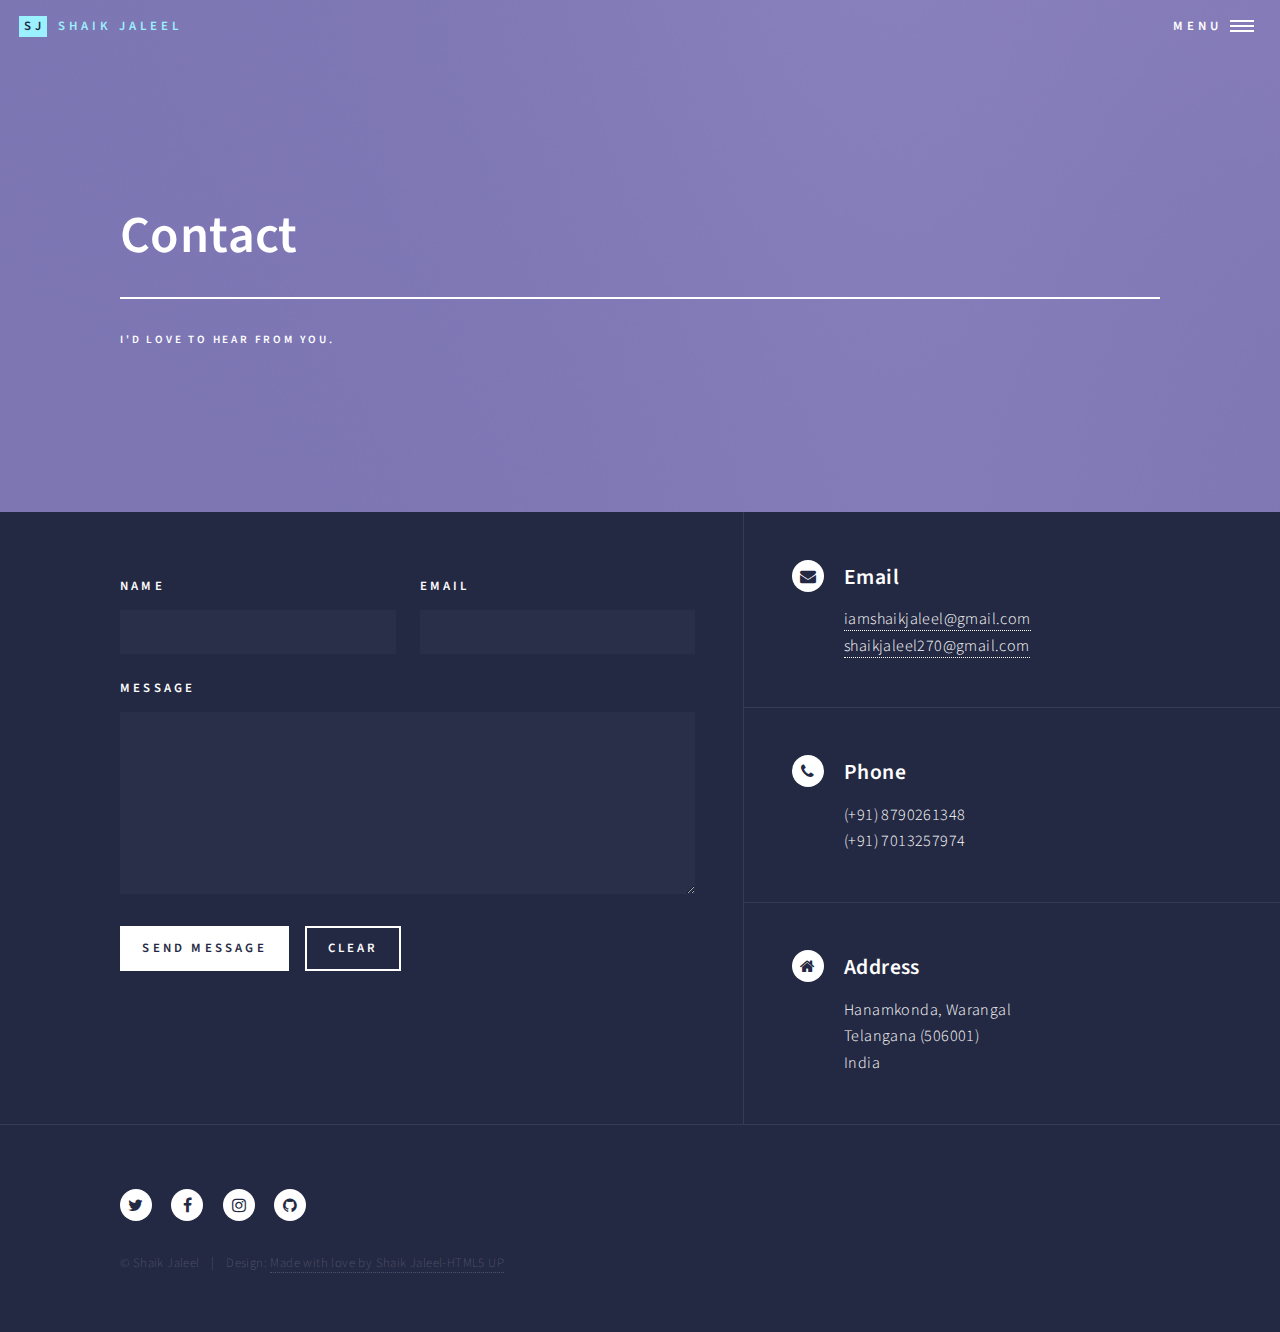
==== commit b325b768: "shaikjaleel: Added mail support and updated social links" ====
--- a/contact.html
+++ b/contact.html
@@ -19,7 +19,7 @@
 
 				<!-- Header -->
 					<header id="header" class="alt">
-						<a href="home.html" class="logo"><strong> SJ </strong> <span>Shaik Jaleel</span></a>
+						<a href="index.html" class="logo"><strong> SJ </strong> <span>Shaik Jaleel</span></a>
 						<nav>
 							<a href="#menu">Menu</a>
 						</nav>
@@ -28,7 +28,7 @@
 				<!-- Menu -->
 					<nav id="menu">
 						<ul class="links">
-							<li><a href="home.html">Home</a></li>
+							<li><a href="index.html">Home</a></li>
 							<li><a href="resume.html">Resume</a></li>
 							<li><a href="portfolio.html">Portfolio</a></li>
 							<li><a href="projects.html">Projects</a></li>
@@ -59,7 +59,7 @@
 					<section id="contact">
 						<div class="inner">
 							<section>
-								<form method="post" action="#">
+								<form method="post" action="https://formspree.io/iamshaikjaleel@gmail.com">
 									<div class="fields">
 										<div class="field half">
 											<label for="name">Name</label>
@@ -121,7 +121,7 @@
 								<li><a href="https://github.com/iamsj7" class="icon alt fa-github"><span class="label">GitHub</span></a></li>
 							</ul>
 							<ul class="copyright">
-								<li>&copy; Shaik Jaleel</li><li>Design: <a href="https://github.com/iamsj7">iamshaikjaleel</a></li>
+								<li>&copy; Shaik Jaleel</li><li>Design: <a href="https://html5up.net">Made with love by Shaik Jaleel-HTML5 UP</a></li>
 							</ul>
 						</div>
 					</footer>
